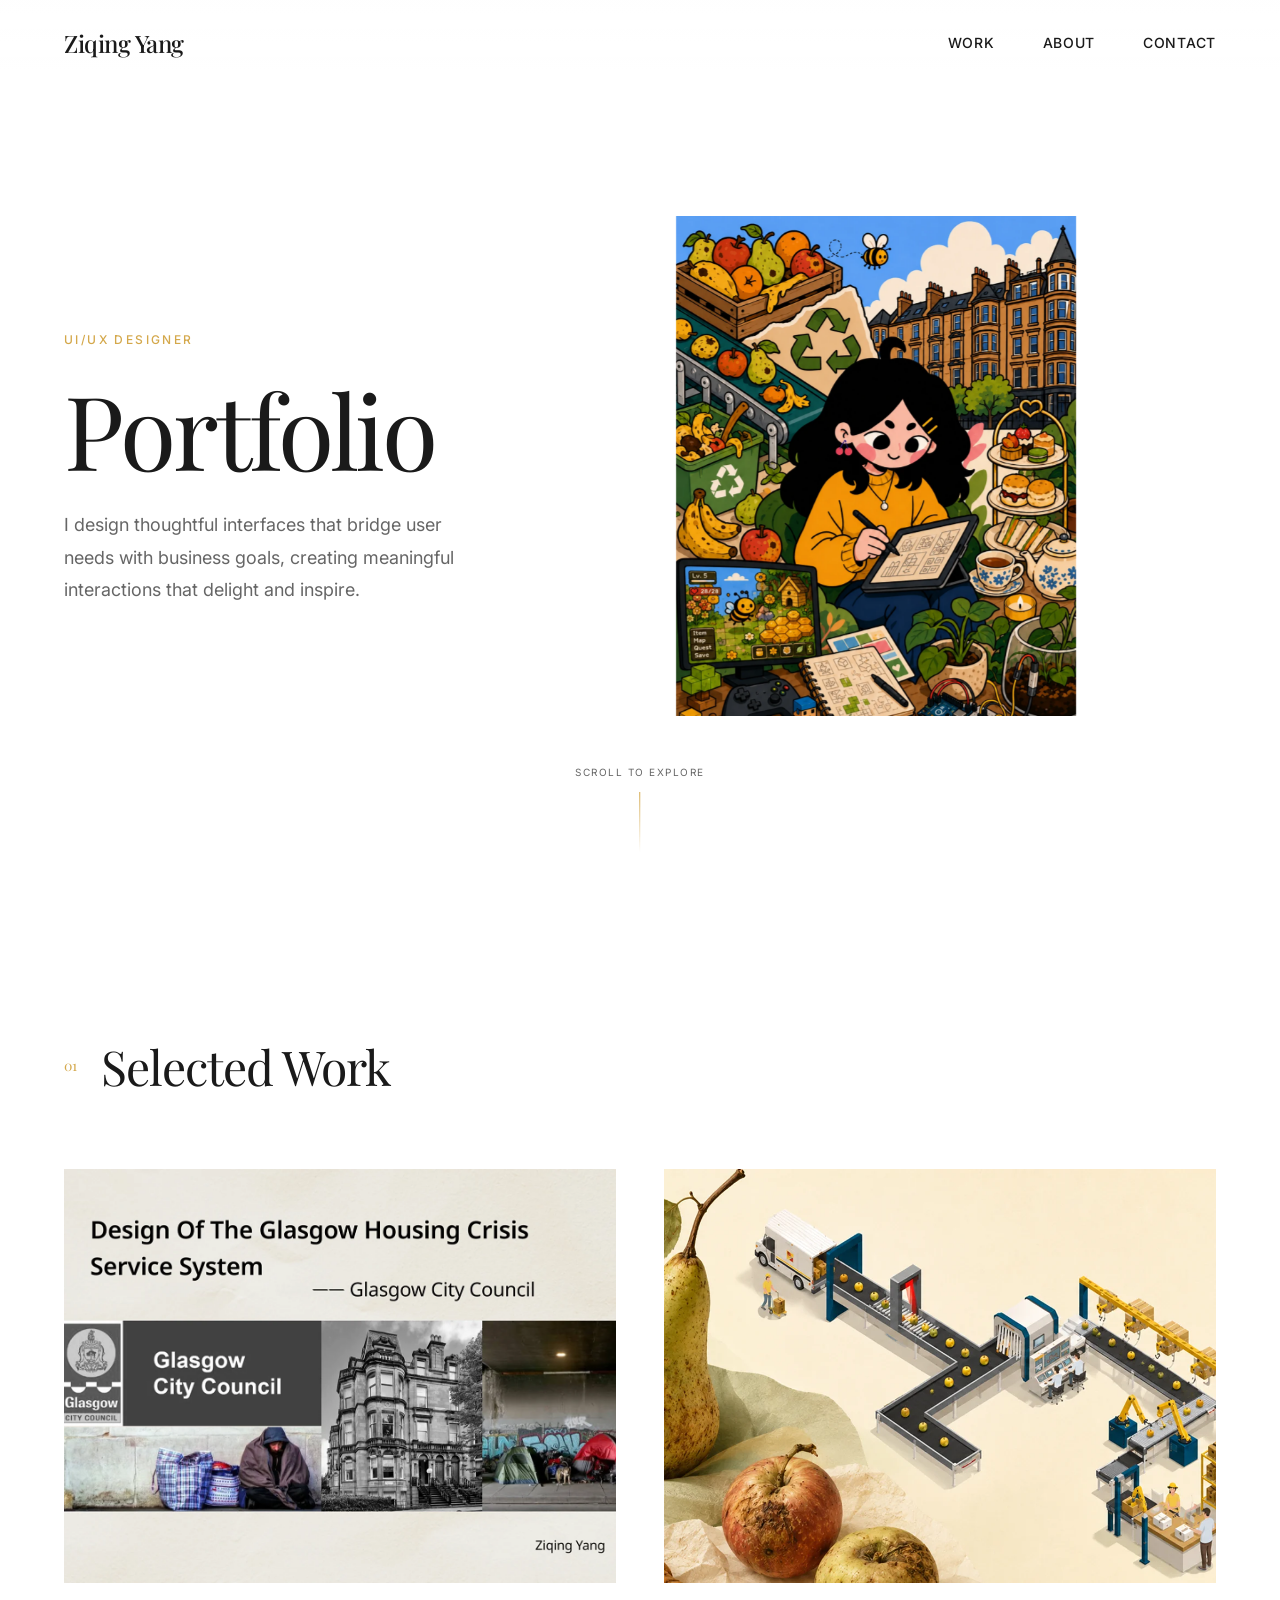
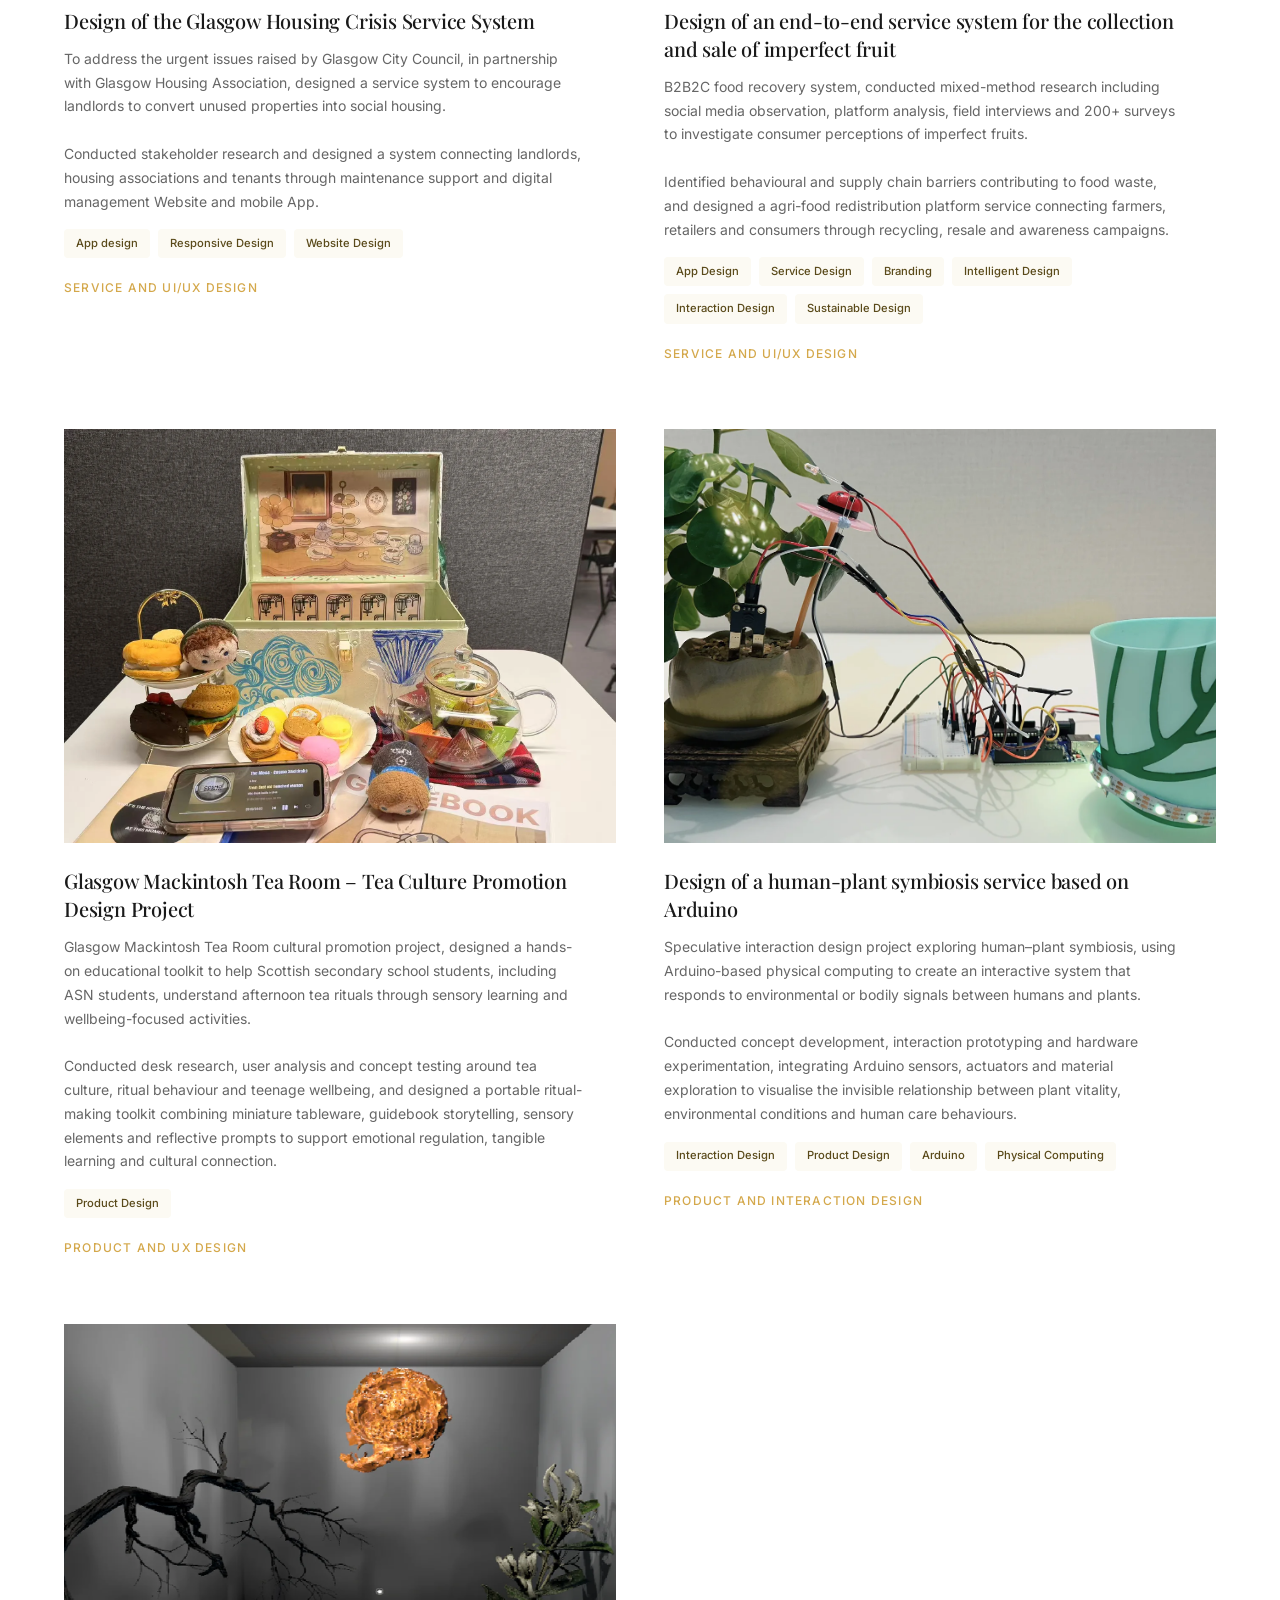
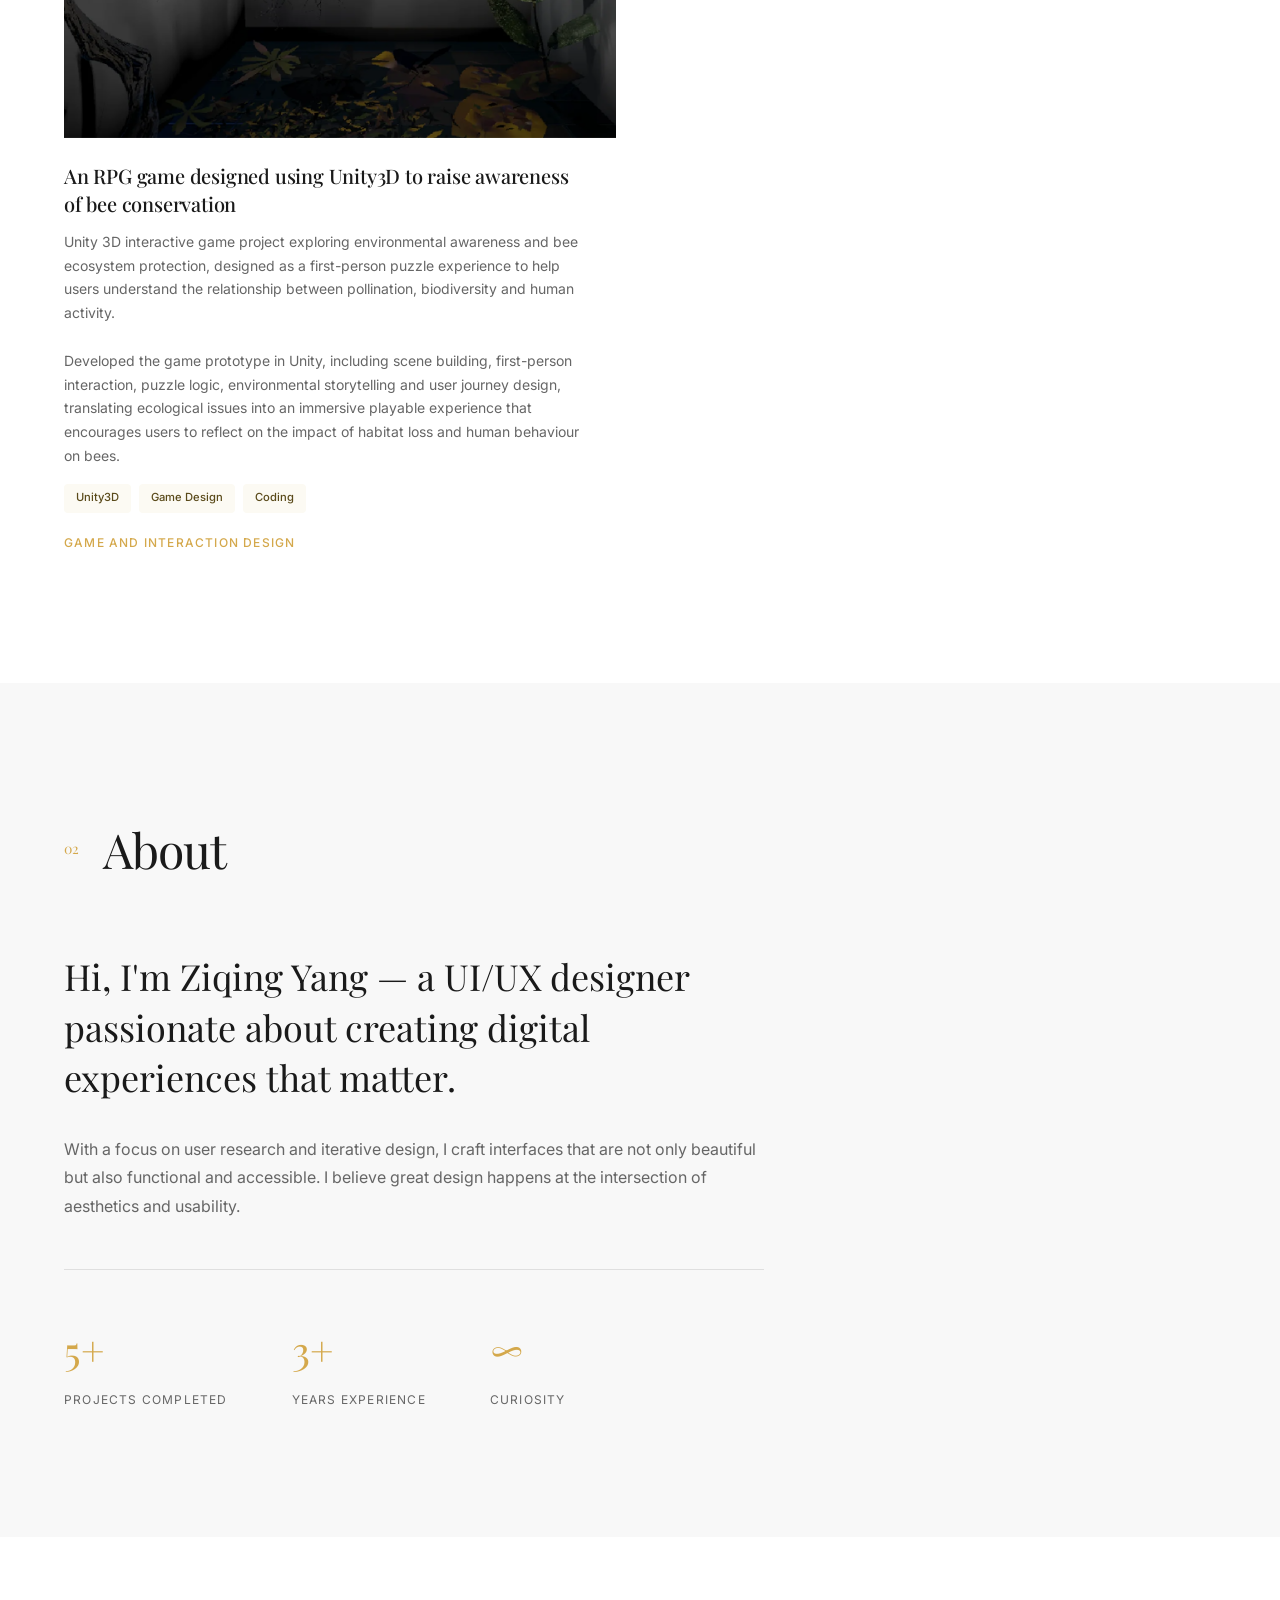
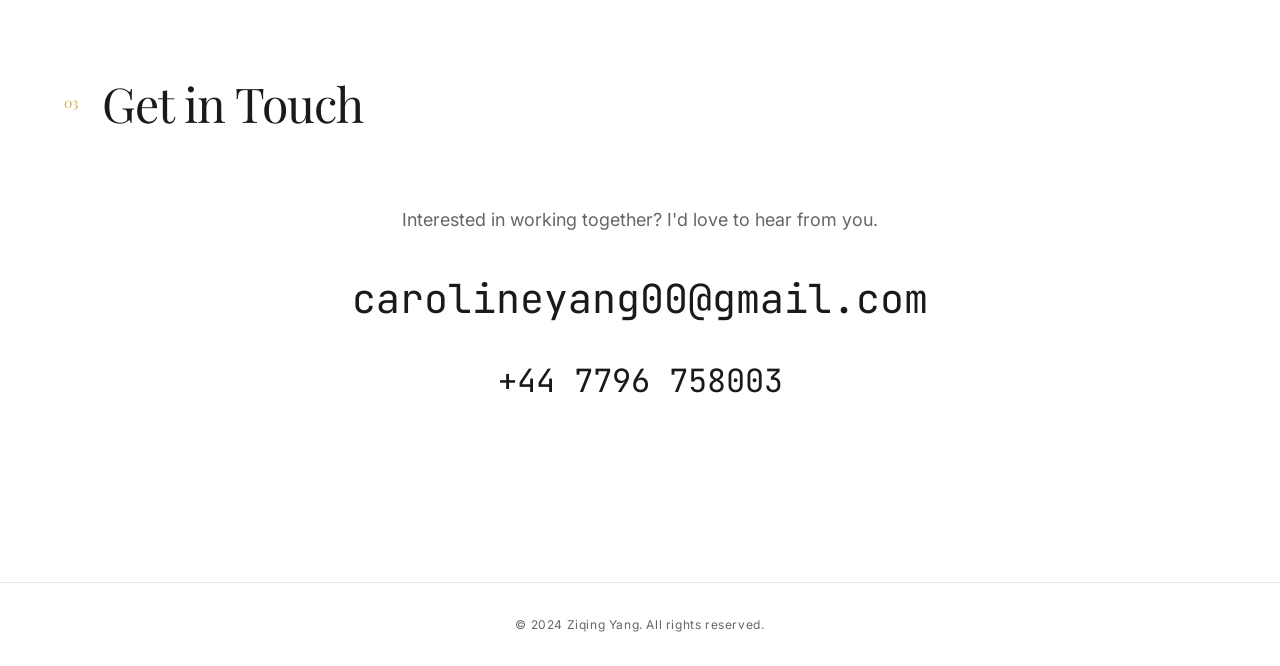
==== docs/index.html @ 87cf8fd1 "Add paragraph breaks to project descriptions Split project descriptions into two paragraphs with lin" ====
<!DOCTYPE html>
<html lang="zh-CN" data-theme="light">
<head>
    <meta charset="UTF-8">
    <meta name="viewport" content="width=device-width, initial-scale=1.0">
    <title>Ziqing Yang | UI/UX Designer Portfolio</title>
    <meta name="description" content="UI/UX Designer Portfolio - Creating meaningful digital experiences through thoughtful design">

    <!-- Preconnect to external domains -->
    <link rel="preconnect" href="https://fonts.googleapis.com">
    <link rel="preconnect" href="https://fonts.gstatic.com" crossorigin>

    <!-- Preload critical above-the-fold images with high priority (WebP format) -->
    <link rel="preload" href="images/cover.webp" as="image" fetchpriority="high" type="image/webp">
    <link rel="preload" href="images/project-1.webp" as="image" fetchpriority="high" type="image/webp">

    <!-- Prefetch below-the-fold images for faster subsequent navigation -->
    <link rel="prefetch" href="images/project-2.webp" as="image" type="image/webp">
    <link rel="prefetch" href="images/project-3.webp" as="image" type="image/webp">
    <link rel="prefetch" href="images/project-4.webp" as="image" type="image/webp">
    <link rel="prefetch" href="images/project-5.webp" as="image" type="image/webp">

    <!-- DNS prefetch for fonts -->
    <link rel="dns-prefetch" href="https://fonts.googleapis.com">
    <link rel="dns-prefetch" href="https://fonts.gstatic.com">

    <link rel="stylesheet" href="css/style.css">
    <link href="https://fonts.googleapis.com/css2?family=Inter:wght@300;400;500;600;700&family=Playfair+Display:wght@400;500;600&family=JetBrains+Mono:wght@400;500&display=swap" rel="stylesheet">
</head>
<body>
    <header class="header">
        <nav class="nav">
            <a href="#" class="logo">Ziqing Yang</a>
            <ul class="nav-links">
                <li><a href="#work">Work</a></li>
                <li><a href="#about">About</a></li>
                <li><a href="#contact">Contact</a></li>
            </ul>
        </nav>
    </header>

    <main>
        <section class="hero">
            <div class="hero-content">
                <div class="hero-row">
                    <div class="hero-text">
                        <span class="hero-subtitle">UI/UX Designer</span>
                        <h1 class="hero-title">Portfolio</h1>
                        <p class="hero-description">
                            I design thoughtful interfaces that bridge user needs with business goals,
                            creating meaningful interactions that delight and inspire.
                        </p>
                    </div>
                    <div class="hero-image">
                        <picture>
                            <source srcset="images/cover.webp" type="image/webp">
                            <img src="images/cover.png" alt="Portfolio Cover" loading="eager" width="680" height="500" decoding="async">
                        </picture>
                    </div>
                </div>
            </div>
            <div class="scroll-indicator">
                <span>Scroll to explore</span>
                <div class="scroll-line"></div>
            </div>
        </section>

        <section id="work" class="work-section">
            <div class="section-header">
                <span class="section-number">01</span>
                <h2 class="section-title">Selected Work</h2>
            </div>

            <div class="projects-grid">
                <article class="project-card" data-project="1">
                    <div class="project-image">
                        <picture>
                            <source srcset="images/project-1.webp" type="image/webp">
                            <img src="images/project-1.jpg" alt="Glasgow Housing Crisis Service System" loading="lazy" width="800" height="600" decoding="async">
                        </picture>
                        <div class="project-overlay">
                            <span class="view-project">View Project</span>
                        </div>
                    </div>
                    <div class="project-info">
                        <h3 class="project-title">Design of the Glasgow Housing Crisis Service System</h3>
                        <p class="project-description">To address the urgent issues raised by Glasgow City Council, in partnership with Glasgow Housing Association, designed a service system to encourage landlords to convert unused properties into social housing.<br><br>Conducted stakeholder research and designed a system connecting landlords, housing associations and tenants through maintenance support and digital management Website and mobile App.</p>
                        <div class="project-tags">
                            <span class="project-tag">App design</span>
                            <span class="project-tag">Responsive Design</span>
                            <span class="project-tag">Website Design</span>
                        </div>
                        <span class="project-category">Service and UI/UX Design</span>
                    </div>
                </article>

                <article class="project-card" data-project="2">
                    <div class="project-image">
                        <picture>
                            <source srcset="images/project-2.webp" type="image/webp">
                            <img src="images/project-2.jpg" alt="Imperfect Fruit Collection and Sale Service System" loading="lazy" width="800" height="600" decoding="async">
                        </picture>
                        <div class="project-overlay">
                            <span class="view-project">View Project</span>
                        </div>
                    </div>
                    <div class="project-info">
                        <h3 class="project-title">Design of an end-to-end service system for the collection and sale of imperfect fruit</h3>
                        <p class="project-description">B2B2C food recovery system, conducted mixed-method research including social media observation, platform analysis, field interviews and 200+ surveys to investigate consumer perceptions of imperfect fruits.<br><br>Identified behavioural and supply chain barriers contributing to food waste, and designed a agri-food redistribution platform service connecting farmers, retailers and consumers through recycling, resale and awareness campaigns.</p>
                        <div class="project-tags">
                            <span class="project-tag">App Design</span>
                            <span class="project-tag">Service Design</span>
                            <span class="project-tag">Branding</span>
                            <span class="project-tag">Intelligent Design</span>
                            <span class="project-tag">Interaction Design</span>
                            <span class="project-tag">Sustainable Design</span>
                        </div>
                        <span class="project-category">Service and UI/UX Design</span>
                    </div>
                </article>

                <article class="project-card" data-project="3">
                    <div class="project-image">
                        <picture>
                            <source srcset="images/project-3.webp" type="image/webp">
                            <img src="images/project-3.jpg" alt="Glasgow Mackintosh Tea Room" loading="lazy" width="800" height="600" decoding="async">
                        </picture>
                        <div class="project-overlay">
                            <span class="view-project">View Project</span>
                        </div>
                    </div>
                    <div class="project-info">
                        <h3 class="project-title">Glasgow Mackintosh Tea Room – Tea Culture Promotion Design Project</h3>
                        <p class="project-description">Glasgow Mackintosh Tea Room cultural promotion project, designed a hands-on educational toolkit to help Scottish secondary school students, including ASN students, understand afternoon tea rituals through sensory learning and wellbeing-focused activities.<br><br>Conducted desk research, user analysis and concept testing around tea culture, ritual behaviour and teenage wellbeing, and designed a portable ritual-making toolkit combining miniature tableware, guidebook storytelling, sensory elements and reflective prompts to support emotional regulation, tangible learning and cultural connection.</p>
                        <div class="project-tags">
                            <span class="project-tag">Product Design</span>
                        </div>
                        <span class="project-category">Product and UX Design</span>
                    </div>
                </article>

                <article class="project-card" data-project="4">
                    <div class="project-image">
                        <picture>
                            <source srcset="images/project-4.webp" type="image/webp">
                            <img src="images/project-4.jpg" alt="Human-Plant Symbiosis Service" loading="lazy" width="800" height="600" decoding="async">
                        </picture>
                        <div class="project-overlay">
                            <span class="view-project">View Project</span>
                        </div>
                    </div>
                    <div class="project-info">
                        <h3 class="project-title">Design of a human-plant symbiosis service based on Arduino</h3>
                        <p class="project-description">Speculative interaction design project exploring human–plant symbiosis, using Arduino-based physical computing to create an interactive system that responds to environmental or bodily signals between humans and plants.<br><br>Conducted concept development, interaction prototyping and hardware experimentation, integrating Arduino sensors, actuators and material exploration to visualise the invisible relationship between plant vitality, environmental conditions and human care behaviours.</p>
                        <div class="project-tags">
                            <span class="project-tag">Interaction Design</span>
                            <span class="project-tag">Product Design</span>
                            <span class="project-tag">Arduino</span>
                            <span class="project-tag">Physical Computing</span>
                        </div>
                        <span class="project-category">Product and Interaction Design</span>
                    </div>
                </article>

                <article class="project-card" data-project="5">
                    <div class="project-image">
                        <picture>
                            <source srcset="images/project-5.webp" type="image/webp">
                            <img src="images/project-5.jpg" alt="Bee Conservation Game" loading="lazy" width="800" height="600" decoding="async">
                        </picture>
                        <div class="project-overlay">
                            <span class="view-project">View Project</span>
                        </div>
                    </div>
                    <div class="project-info">
                        <h3 class="project-title">An RPG game designed using Unity3D to raise awareness of bee conservation</h3>
                        <p class="project-description">Unity 3D interactive game project exploring environmental awareness and bee ecosystem protection, designed as a first-person puzzle experience to help users understand the relationship between pollination, biodiversity and human activity.<br><br>Developed the game prototype in Unity, including scene building, first-person interaction, puzzle logic, environmental storytelling and user journey design, translating ecological issues into an immersive playable experience that encourages users to reflect on the impact of habitat loss and human behaviour on bees.</p>
                        <div class="project-tags">
                            <span class="project-tag">Unity3D</span>
                            <span class="project-tag">Game Design</span>
                            <span class="project-tag">Coding</span>
                        </div>
                        <span class="project-category">Game and Interaction Design</span>
                    </div>
                </article>
            </div>
        </section>

        <section id="about" class="about-section">
            <div class="section-header section-header-about">
                <span class="section-number">02</span>
                <h2 class="section-title">About</h2>
            </div>
            <div class="about-content">
                <div class="about-text">
                    <p class="about-intro">
                        Hi, I'm Ziqing Yang — a UI/UX designer passionate about creating digital experiences that matter.
                    </p>
                    <p>
                        With a focus on user research and iterative design, I craft interfaces that are not only beautiful
                        but also functional and accessible. I believe great design happens at the intersection of
                        aesthetics and usability.
                    </p>
                    <div class="about-details">
                        <div class="detail-item">
                            <span class="detail-number">5+</span>
                            <span class="detail-label">Projects Completed</span>
                        </div>
                        <div class="detail-item">
                            <span class="detail-number">3+</span>
                            <span class="detail-label">Years Experience</span>
                        </div>
                        <div class="detail-item">
                            <span class="detail-number">∞</span>
                            <span class="detail-label">Curiosity</span>
                        </div>
                    </div>
                </div>
            </div>
        </section>

        <section id="contact" class="contact-section">
            <div class="section-header section-header-contact">
                <span class="section-number">03</span>
                <h2 class="section-title">Get in Touch</h2>
            </div>
            <div class="contact-content">
                <p class="contact-text">
                    Interested in working together? I'd love to hear from you.
                </p>
                <div class="contact-item" data-copy="carolineyang00@gmail.com">
                    <a href="mailto:carolineyang00@gmail.com" class="contact-email">carolineyang00@gmail.com</a>
                    <span class="copy-hint">Click to copy</span>
                    <span class="copy-feedback">Copied!</span>
                </div>
                <div class="contact-item" data-copy="+447796758003">
                    <a href="tel:+447796758003" class="contact-phone">+44 7796 758003</a>
                    <span class="copy-hint">Click to copy</span>
                    <span class="copy-feedback">Copied!</span>
                </div>
                <!-- Social links hidden -->
                <!--
                <div class="social-links">
                    <a href="#" class="social-link" aria-label="LinkedIn">LinkedIn</a>
                    <a href="#" class="social-link" aria-label="Dribbble">Dribbble</a>
                    <a href="#" class="social-link" aria-label="Behance">Behance</a>
                </div>
                -->
            </div>
        </section>
    </main>

    <footer class="footer">
        <p>&copy; 2024 Ziqing Yang. All rights reserved.</p>
    </footer>

    <script src="js/main.js"></script>
</body>
</html>
---- docs/css/style.css ----
:root {
    --color-bg: #ffffff;
    --color-bg-secondary: #f8f8f8;
    --color-bg-card: #f0f0f0;
    --color-text: #1a1a1a;
    --color-text-secondary: #666666;
    --color-accent: #d4a84b;
    --color-accent-light: #e8c47c;
    --color-tag-bg: #FCFAF3;
    --color-border: rgba(0, 0, 0, 0.1);
    --color-overlay: rgba(255, 255, 255, 0.85);
    --font-primary: 'Inter', -apple-system, BlinkMacSystemFont, sans-serif;
    --font-display: 'Playfair Display', Georgia, serif;
    --transition-smooth: cubic-bezier(0.4, 0, 0.2, 1);
    --transition-bounce: cubic-bezier(0.68, -0.55, 0.265, 1.55);
}

* {
    margin: 0;
    padding: 0;
    box-sizing: border-box;
}

html {
    scroll-behavior: smooth;
}

body {
    font-family: var(--font-primary);
    background-color: var(--color-bg);
    color: var(--color-text);
    line-height: 1.6;
    overflow-x: hidden;
    transition: background-color 0.4s var(--transition-smooth), color 0.4s var(--transition-smooth);
}

::selection {
    background-color: var(--color-accent);
    color: var(--color-bg);
}

a {
    color: inherit;
    text-decoration: none;
}

img {
    max-width: 100%;
    height: auto;
    display: block;
}

/* Prevent layout shift while images load */
img[width][height] {
    aspect-ratio: attr(width) / attr(height);
}

/* Smooth image loading */
.project-image img {
    background: linear-gradient(135deg, var(--color-bg-secondary) 0%, var(--color-bg-card) 100%);
}

/* Picture element styling */
picture {
    display: block;
    width: 100%;
    height: 100%;
}

picture img {
    width: 100%;
    height: 100%;
    object-fit: cover;
}

.header {
    position: fixed;
    top: 0;
    left: 0;
    right: 0;
    z-index: 1000;
    padding: 1.5rem 4rem;
    background: linear-gradient(to bottom, var(--color-bg), transparent);
    transition: all 0.4s var(--transition-smooth);
}

.header.scrolled {
    background: var(--color-bg);
    backdrop-filter: blur(10px);
    padding: 1rem 4rem;
    box-shadow: 0 1px 0 var(--color-border);
}

.nav {
    display: flex;
    justify-content: space-between;
    align-items: center;
    max-width: 1400px;
    margin: 0 auto;
}

.logo {
    font-family: var(--font-display);
    font-size: 1.5rem;
    font-weight: 500;
    letter-spacing: -0.02em;
    transition: opacity 0.3s var(--transition-smooth);
}

.logo:hover {
    opacity: 0.7;
}

.nav-links {
    display: flex;
    list-style: none;
    gap: 3rem;
    align-items: center;
}

.nav-links a {
    font-size: 0.875rem;
    font-weight: 500;
    letter-spacing: 0.05em;
    text-transform: uppercase;
    position: relative;
    transition: color 0.3s var(--transition-smooth);
}

.nav-links a::after {
    content: '';
    position: absolute;
    bottom: -4px;
    left: 0;
    width: 0;
    height: 1px;
    background-color: var(--color-accent);
    transition: width 0.3s var(--transition-smooth);
}

.nav-links a:hover {
    color: var(--color-accent);
}

.nav-links a:hover::after {
    width: 100%;
}

.hero {
    min-height: 100vh;
    display: flex;
    flex-direction: column;
    justify-content: center;
    padding: 8rem 4rem 4rem;
    position: relative;
}

.hero-content {
    max-width: 1400px;
    margin: 0 auto;
    width: 100%;
}

.hero-row {
    display: flex;
    align-items: center;
    justify-content: space-between;
    gap: 4rem;
    margin-bottom: 2rem;
}

.hero-text {
    flex: 1;
    max-width: 600px;
}

.hero-image {
    flex: 0 0 auto;
    max-width: 680px;
    width: 100%;
    opacity: 0;
    transform: translateY(30px);
    animation: fadeInUp 0.8s var(--transition-smooth) 0.5s forwards;
}

.hero-image img {
    width: 100%;
    max-height: 500px;
    height: auto;
    object-fit: contain;
}

.hero-subtitle {
    display: inline-block;
    font-size: 0.75rem;
    font-weight: 500;
    letter-spacing: 0.2em;
    text-transform: uppercase;
    color: var(--color-accent);
    margin-bottom: 1.5rem;
    opacity: 0;
    transform: translateY(20px);
    animation: fadeInUp 0.8s var(--transition-smooth) 0.2s forwards;
}

.hero-title {
    font-family: var(--font-display);
    font-size: clamp(3rem, 8vw, 7rem);
    font-weight: 400;
    line-height: 1.1;
    letter-spacing: -0.03em;
    margin-bottom: 1.5rem;
    opacity: 0;
    transform: translateY(30px);
    animation: fadeInUp 0.8s var(--transition-smooth) 0.4s forwards;
}

.hero-description {
    font-size: 1.125rem;
    color: var(--color-text-secondary);
    max-width: 500px;
    line-height: 1.8;
    opacity: 0;
    transform: translateY(20px);
    animation: fadeInUp 0.8s var(--transition-smooth) 0.6s forwards;
}

.scroll-indicator {
    position: absolute;
    bottom: 3rem;
    left: 50%;
    transform: translateX(-50%);
    display: flex;
    flex-direction: column;
    align-items: center;
    gap: 0.75rem;
    opacity: 0;
    animation: fadeIn 1s var(--transition-smooth) 1s forwards;
}

.scroll-indicator span {
    font-size: 0.625rem;
    letter-spacing: 0.15em;
    text-transform: uppercase;
    color: var(--color-text-secondary);
}

.scroll-line {
    width: 1px;
    height: 60px;
    background: linear-gradient(to bottom, var(--color-accent), transparent);
    animation: scrollPulse 2s ease-in-out infinite;
}

@keyframes fadeInUp {
    to {
        opacity: 1;
        transform: translateY(0);
    }
}

@keyframes fadeIn {
    to {
        opacity: 1;
    }
}

@keyframes scrollPulse {
    0%, 100% {
        opacity: 0.3;
        transform: scaleY(0.5);
    }
    50% {
        opacity: 1;
        transform: scaleY(1);
    }
}

.section-header {
    max-width: 1400px;
    margin: 0 auto 4rem;
    padding: 0 4rem;
    display: flex;
    align-items: center;
    gap: 1.5rem;
}

.section-header-about,
.section-header-contact {
    padding-left: 0;
}

.section-number {
    font-family: var(--font-display);
    font-size: 0.875rem;
    color: var(--color-accent);
}

.section-title {
    font-family: var(--font-display);
    font-size: clamp(2rem, 4vw, 3rem);
    font-weight: 400;
    letter-spacing: -0.02em;
}

.work-section {
    padding: 8rem 0;
}

.projects-grid {
    max-width: 1400px;
    margin: 0 auto;
    padding: 0 4rem;
    display: grid;
    grid-template-columns: repeat(2, 1fr);
    gap: 4rem 3rem;
}

.project-card {
    opacity: 0;
    transform: translateY(40px);
    transition: opacity 0.6s var(--transition-smooth),
                transform 0.6s var(--transition-smooth);
}

.project-card.visible {
    opacity: 1;
    transform: translateY(0);
}

.project-image {
    position: relative;
    aspect-ratio: 4/3;
    overflow: hidden;
    background-color: var(--color-bg-secondary);
    margin-bottom: 1.5rem;
    cursor: pointer;
}

.project-image img {
    width: 100%;
    height: 100%;
    object-fit: cover;
    transition: transform 0.6s var(--transition-smooth);
}

.project-image:hover img {
    transform: scale(1.05);
}

.project-overlay {
    position: absolute;
    inset: 0;
    background: rgba(255, 255, 255, 0.3);
    display: flex;
    align-items: center;
    justify-content: center;
    opacity: 0;
    transition: opacity 0.4s var(--transition-smooth);
}

.project-image:hover .project-overlay {
    opacity: 1;
}

.view-project {
    font-size: 0.75rem;
    font-weight: 500;
    letter-spacing: 0.15em;
    text-transform: uppercase;
    color: var(--color-text);
    padding: 0.75rem 1.5rem;
    border: 1px solid var(--color-text);
    background-color: rgba(0, 0, 0, 0.4);
    transition: all 0.3s var(--transition-smooth);
}

.project-image:hover .view-project {
    background-color: var(--color-text);
    color: var(--color-bg);
}

.project-info {
    padding-right: 2rem;
}

.project-title {
    font-family: var(--font-display);
    font-size: 1.25rem;
    font-weight: 500;
    margin-bottom: 0.75rem;
    letter-spacing: -0.01em;
    line-height: 1.4;
}

.project-description {
    font-size: 0.875rem;
    color: var(--color-text-secondary);
    line-height: 1.7;
    margin-bottom: 1rem;
}

.project-tags {
    display: flex;
    flex-wrap: wrap;
    gap: 0.5rem;
    margin-bottom: 1rem;
}

.project-tag {
    font-size: 0.7rem;
    font-weight: 500;
    padding: 0.35rem 0.75rem;
    background-color: var(--color-tag-bg);
    border-radius: 4px;
    color: #5a4a1a;
    transition: all 0.3s var(--transition-smooth);
}

[data-theme="dark"] .project-tag {
    color: #1a1a1a;
}

.project-category {
    font-size: 0.75rem;
    font-weight: 500;
    letter-spacing: 0.1em;
    text-transform: uppercase;
    color: var(--color-accent);
}

.about-section {
    padding: 8rem 4rem;
    background-color: var(--color-bg-secondary);
    transition: background-color 0.4s var(--transition-smooth);
}

.about-content {
    max-width: 1400px;
    margin: 0 auto;
}

.about-text {
    max-width: 700px;
}

.about-intro {
    font-family: var(--font-display);
    font-size: clamp(1.5rem, 3vw, 2.25rem);
    line-height: 1.4;
    margin-bottom: 2rem;
    font-weight: 400;
}

.about-text p:not(.about-intro) {
    font-size: 1rem;
    color: var(--color-text-secondary);
    line-height: 1.8;
    margin-bottom: 1.5rem;
}

.about-details {
    display: flex;
    gap: 4rem;
    margin-top: 3rem;
    padding-top: 3rem;
    border-top: 1px solid var(--color-border);
}

.detail-item {
    display: flex;
    flex-direction: column;
    gap: 0.5rem;
}

.detail-number {
    font-family: var(--font-display);
    font-size: 2.5rem;
    color: var(--color-accent);
}

.detail-label {
    font-size: 0.75rem;
    letter-spacing: 0.1em;
    text-transform: uppercase;
    color: var(--color-text-secondary);
}

.contact-section {
    padding: 8rem 4rem;
    text-align: center;
}

.contact-content {
    max-width: 600px;
    margin: 0 auto;
}

.contact-text {
    font-size: 1.125rem;
    color: var(--color-text-secondary);
    margin-bottom: 2rem;
}

.contact-item {
    position: relative;
    display: inline-block;
    margin-bottom: 1.5rem;
    cursor: pointer;
}

.contact-item:last-of-type {
    margin-bottom: 3rem;
}

.contact-email {
    font-family: 'JetBrains Mono', monospace;
    font-size: clamp(1.5rem, 4vw, 2.5rem);
    display: block;
    transition: color 0.3s var(--transition-smooth), transform 0.2s var(--transition-smooth);
}

.contact-phone {
    font-family: 'JetBrains Mono', monospace;
    font-size: clamp(1.25rem, 3vw, 2rem);
    display: block;
    transition: color 0.3s var(--transition-smooth), transform 0.2s var(--transition-smooth);
    color: var(--color-text);
}

.contact-item:hover .contact-email,
.contact-item:hover .contact-phone {
    color: var(--color-accent);
    transform: translateY(-2px);
}

.copy-hint {
    position: absolute;
    top: 50%;
    right: -80px;
    transform: translateY(-50%);
    font-size: 0.75rem;
    color: var(--color-text-secondary);
    opacity: 0;
    transition: opacity 0.3s var(--transition-smooth);
    pointer-events: none;
    white-space: nowrap;
}

.contact-item:hover .copy-hint {
    opacity: 1;
}

.copy-feedback {
    position: absolute;
    top: -30px;
    left: 50%;
    transform: translateX(-50%);
    font-size: 0.75rem;
    font-weight: 500;
    color: var(--color-bg);
    background-color: var(--color-accent);
    padding: 0.35rem 0.75rem;
    border-radius: 4px;
    opacity: 0;
    pointer-events: none;
    transition: opacity 0.3s var(--transition-smooth), top 0.3s var(--transition-smooth);
}

.copy-feedback.show {
    opacity: 1;
    top: -40px;
}

.copy-feedback::after {
    content: '';
    position: absolute;
    bottom: -5px;
    left: 50%;
    transform: translateX(-50%);
    width: 0;
    height: 0;
    border-left: 5px solid transparent;
    border-right: 5px solid transparent;
    border-top: 5px solid var(--color-accent);
}

.social-links {
    display: flex;
    justify-content: center;
    gap: 2rem;
}

.social-link {
    font-size: 0.75rem;
    font-weight: 500;
    letter-spacing: 0.1em;
    text-transform: uppercase;
    padding: 0.75rem 1.5rem;
    border: 1px solid var(--color-border);
    transition: all 0.3s var(--transition-smooth);
}

.social-link:hover {
    border-color: var(--color-accent);
    color: var(--color-accent);
}

.footer {
    padding: 2rem 4rem;
    text-align: center;
    border-top: 1px solid var(--color-border);
}

.footer p {
    font-size: 0.75rem;
    color: var(--color-text-secondary);
    letter-spacing: 0.05em;
}

@media (max-width: 1024px) {
    .projects-grid {
        gap: 3rem 2rem;
    }
}

@media (max-width: 768px) {
    .header {
        padding: 1rem 1.5rem;
    }

    .header.scrolled {
        padding: 1rem 1.5rem;
    }

    .nav-links {
        gap: 1.5rem;
    }

    .nav-links a {
        font-size: 0.75rem;
    }

    .theme-toggle {
        font-size: 0.65rem;
        padding: 0.4rem 0.75rem;
    }

    .theme-toggle .theme-label {
        display: none;
    }

    .hero {
        padding: 6rem 1.5rem 3rem;
    }

    .hero-row {
        flex-direction: column;
        gap: 2rem;
    }

    .hero-text {
        max-width: 100%;
    }

    .hero-image {
        max-width: 400px;
    }

    .section-header {
        padding: 0 1.5rem;
        margin-bottom: 3rem;
    }

    .projects-grid {
        grid-template-columns: 1fr;
        padding: 0 1.5rem;
        gap: 3rem;
    }

    .project-info {
        padding-right: 0;
    }

    .about-section {
        padding: 5rem 1.5rem;
    }

    .about-details {
        flex-wrap: wrap;
        gap: 2rem;
    }

    .contact-section {
        padding: 5rem 1.5rem;
    }

    .social-links {
        flex-wrap: wrap;
    }

    .footer {
        padding: 1.5rem;
    }
}

@media (max-width: 480px) {
    .nav-links a {
        display: none;
    }

    .hero-title {
        font-size: 2.5rem;
    }

    .detail-number {
        font-size: 2rem;
    }
}
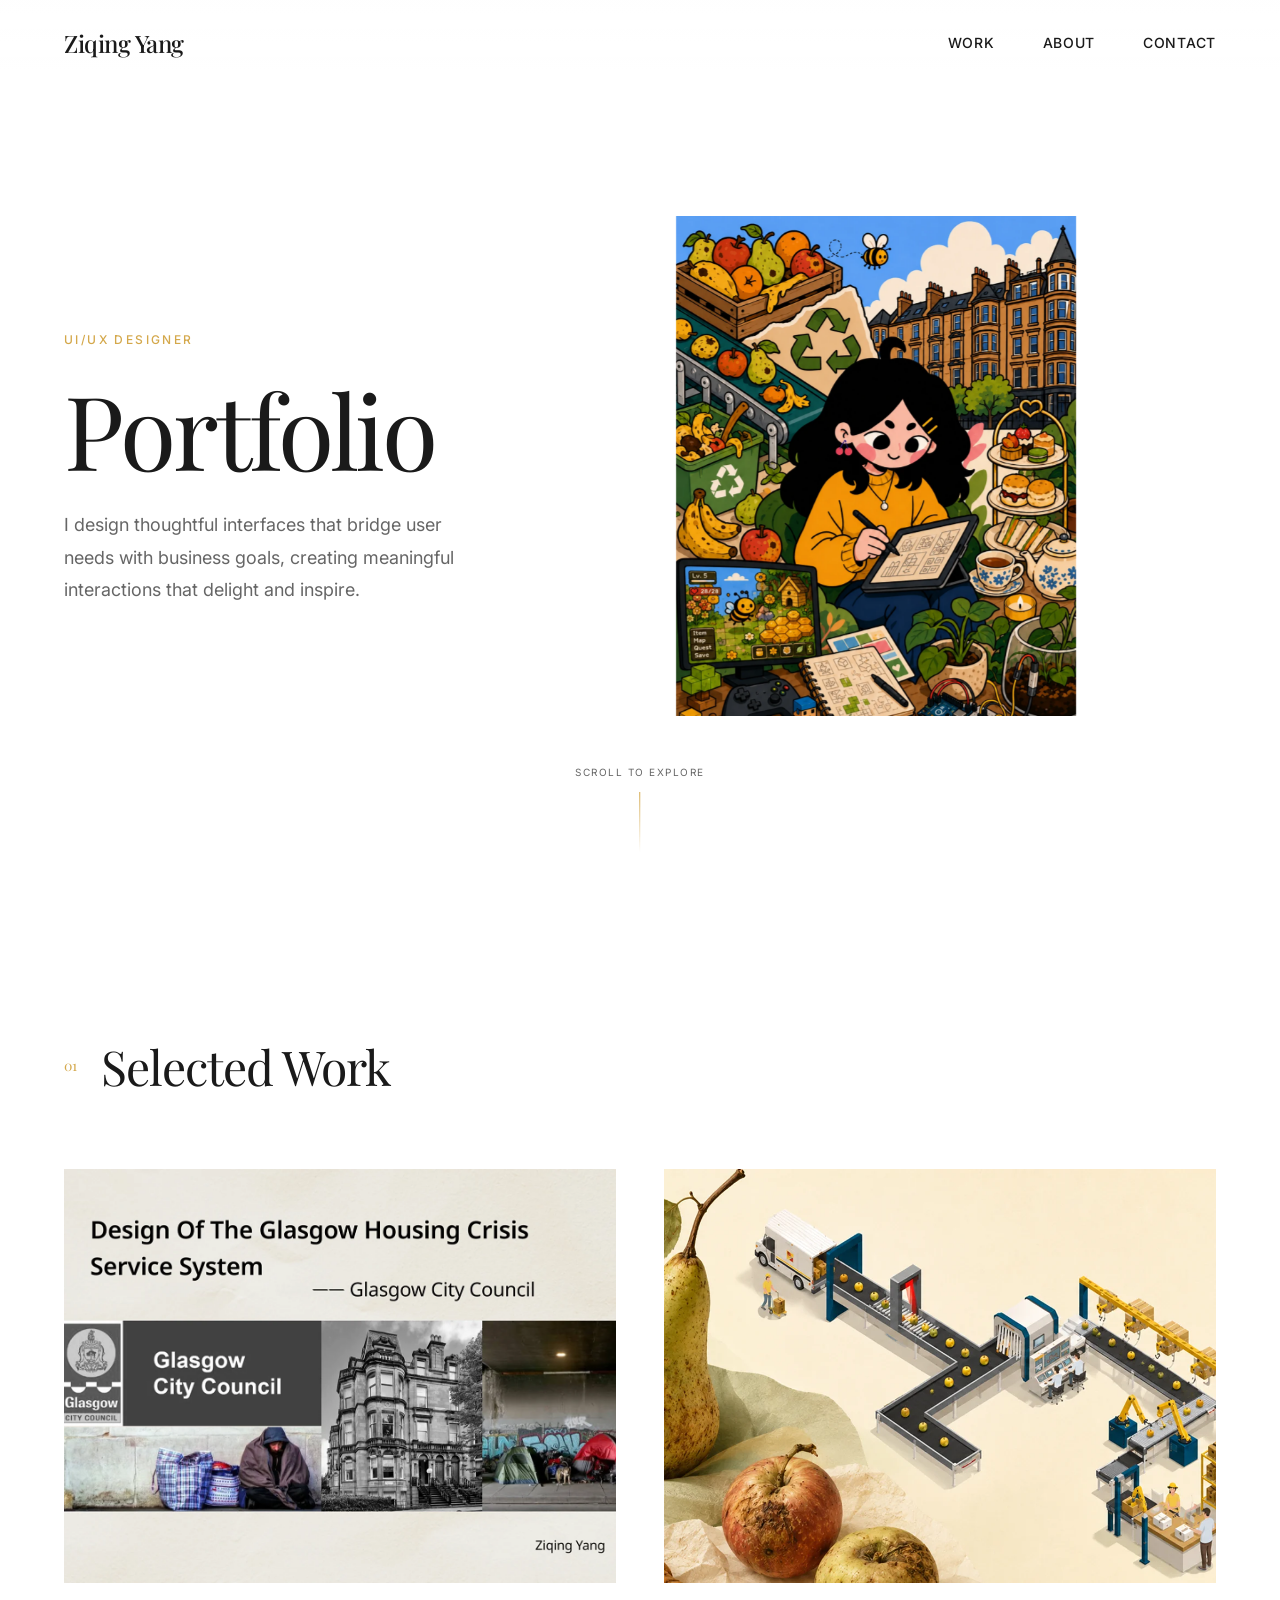
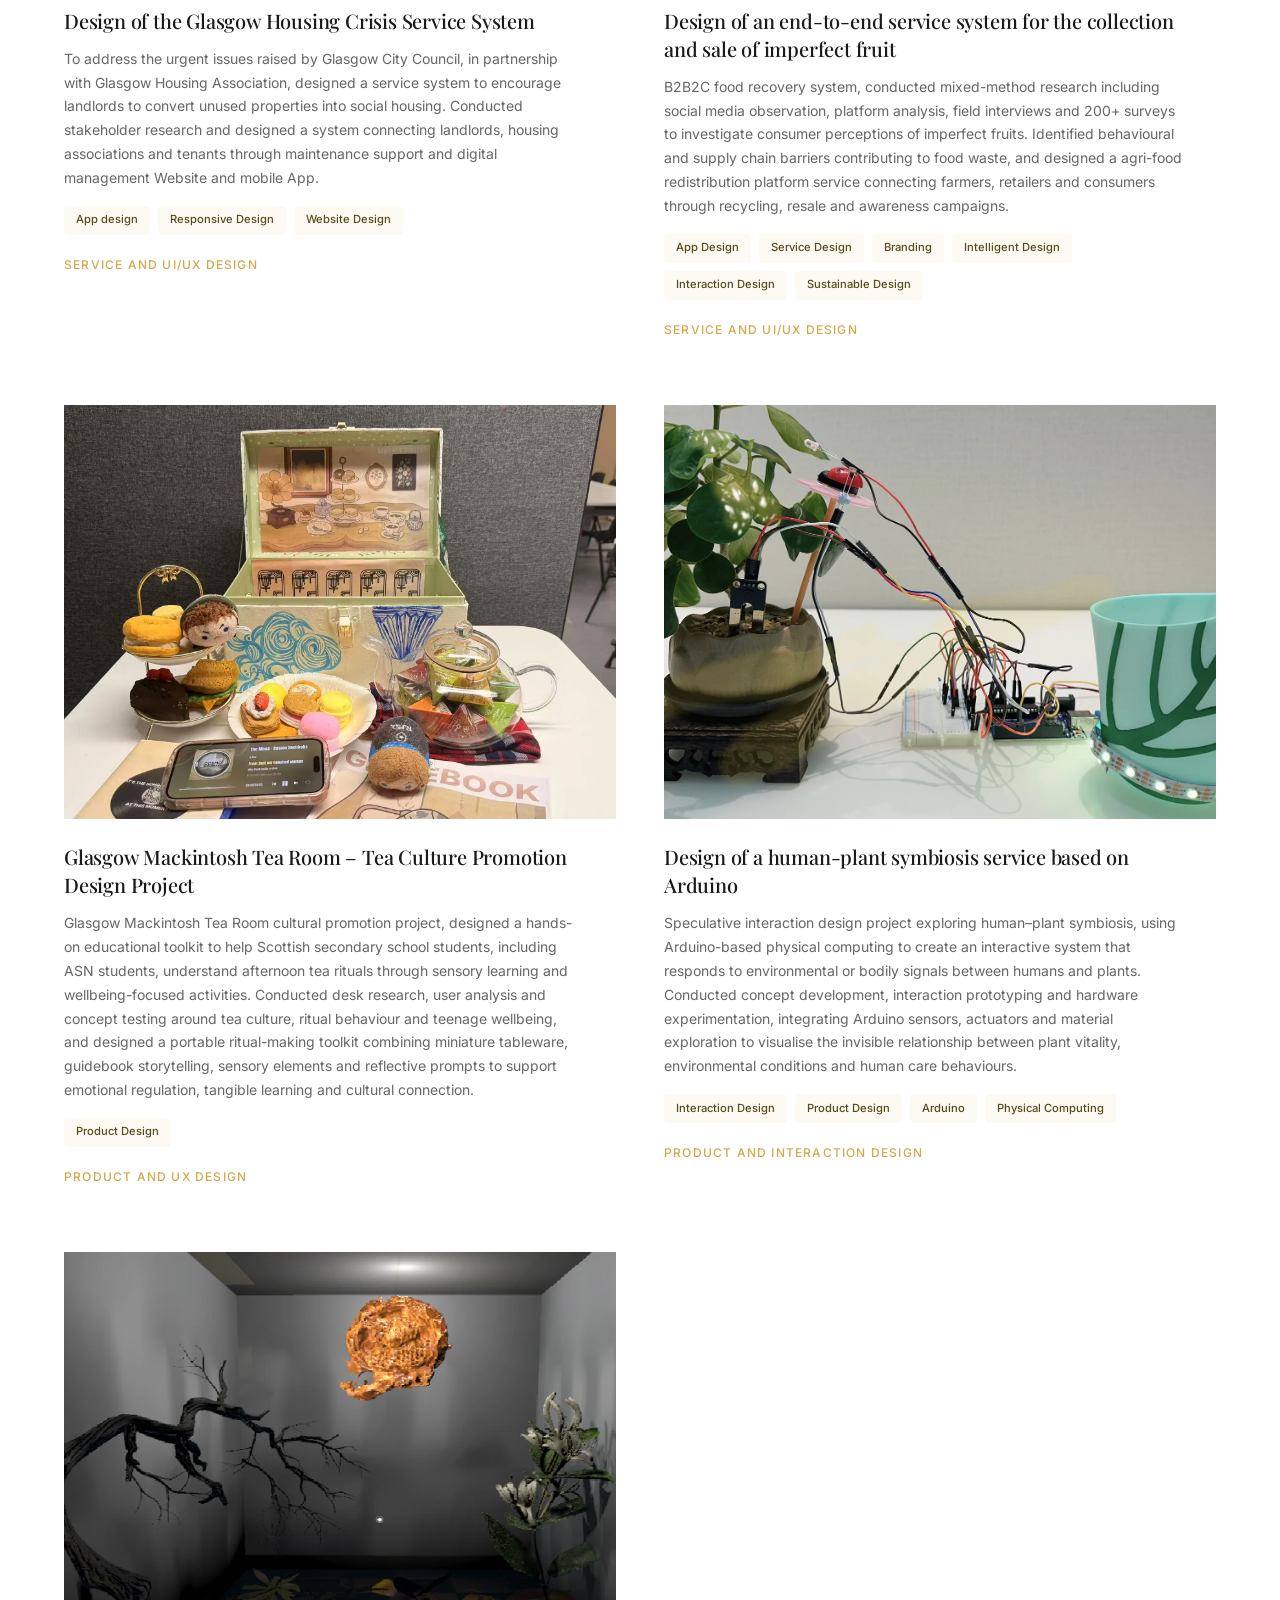
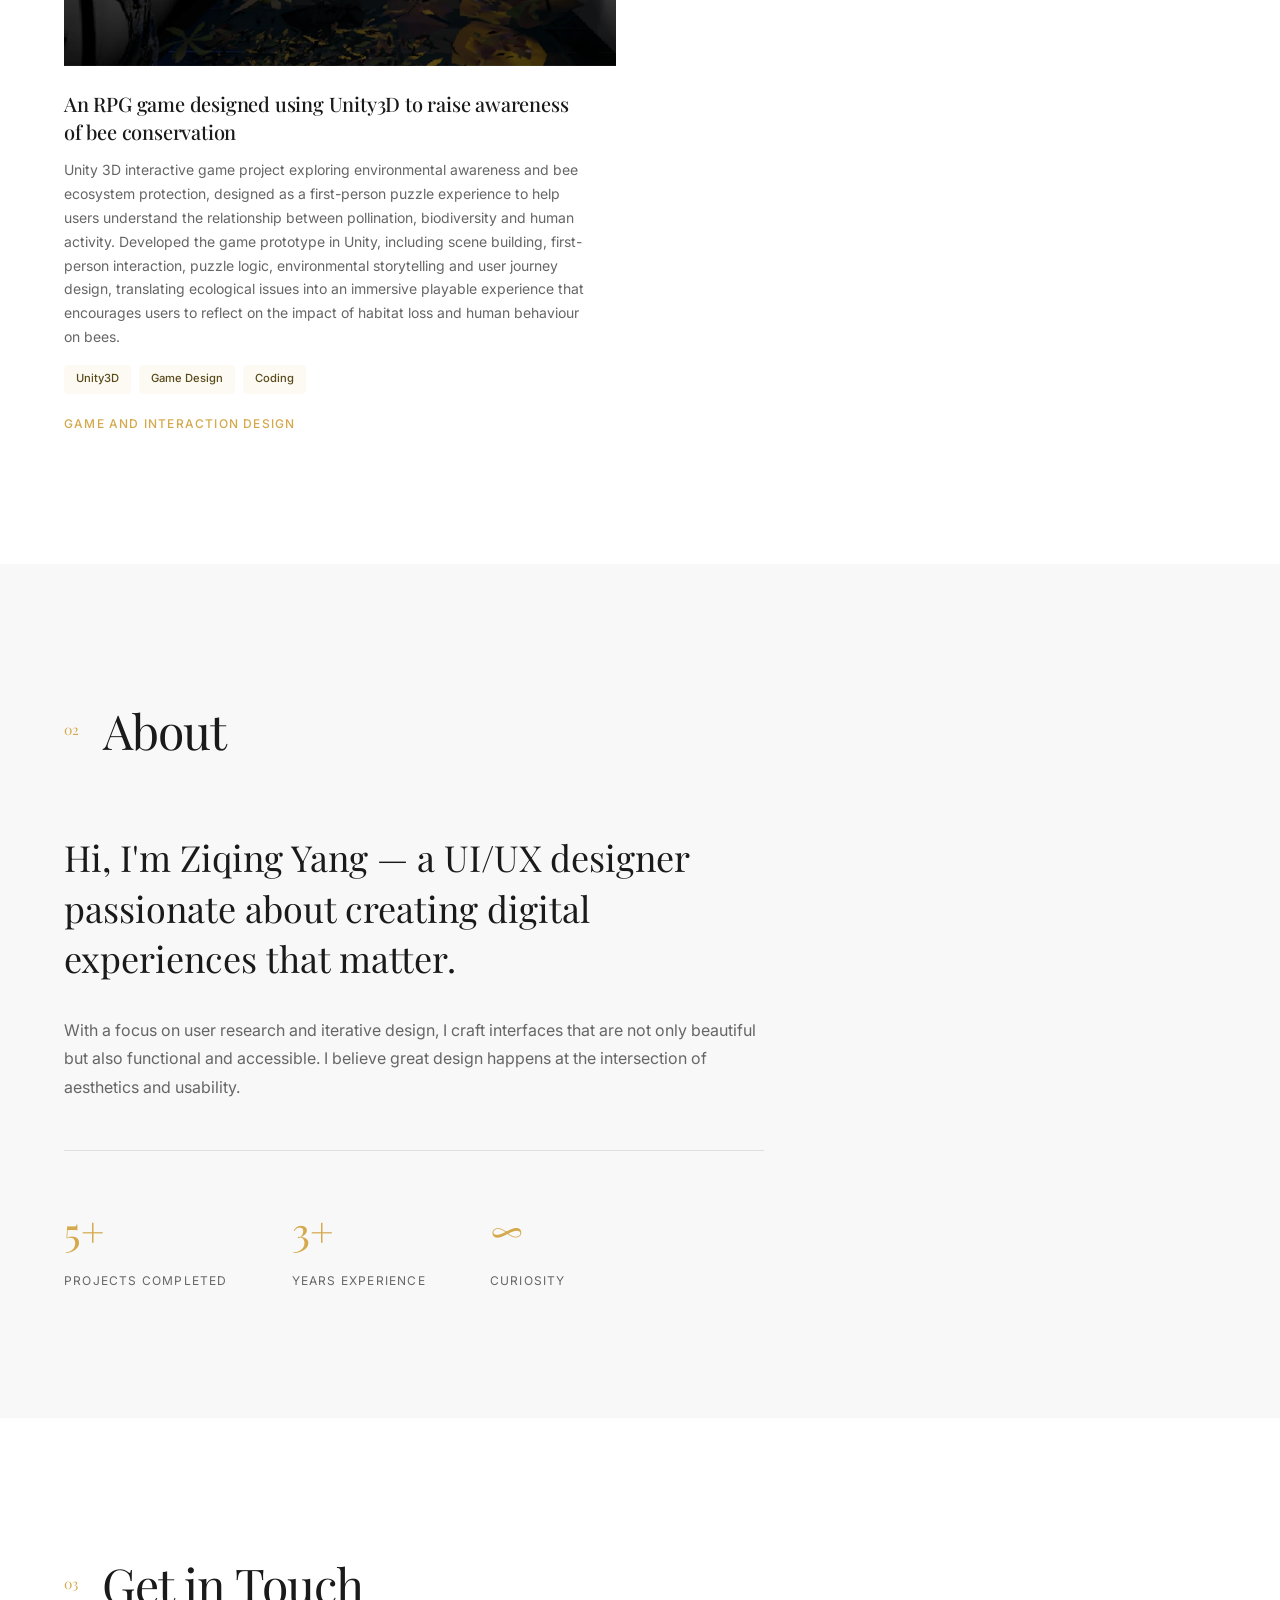
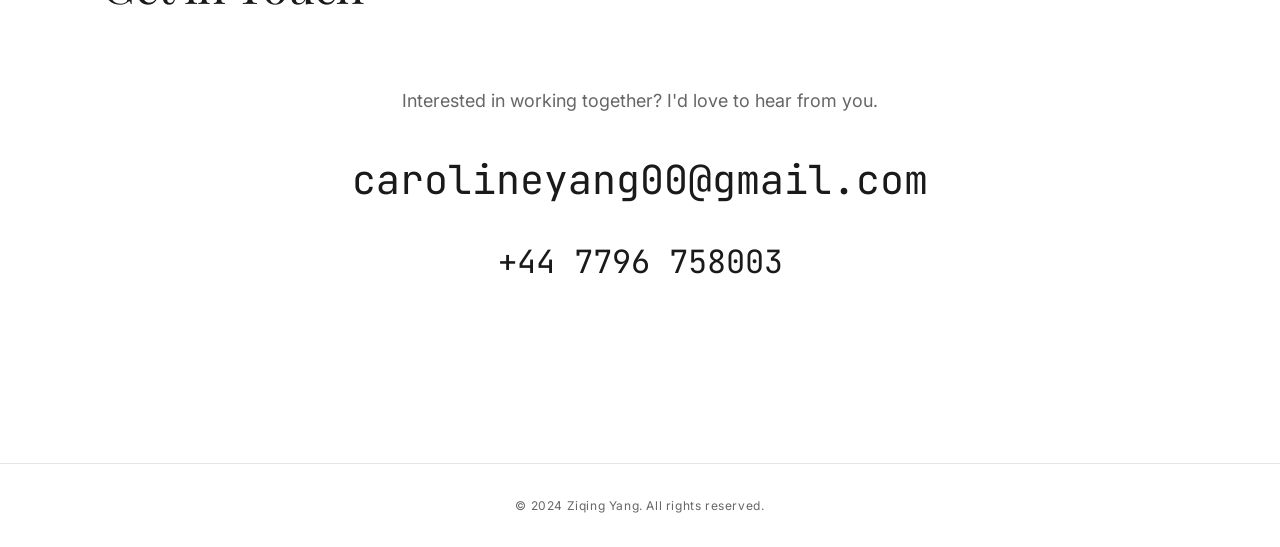
==== commit 3924ef3e: "Remove line breaks from project descriptions Revert project descriptions to continuous text without " ====
--- a/docs/index.html
+++ b/docs/index.html
@@ -84,7 +84,7 @@
                     </div>
                     <div class="project-info">
                         <h3 class="project-title">Design of the Glasgow Housing Crisis Service System</h3>
-                        <p class="project-description">To address the urgent issues raised by Glasgow City Council, in partnership with Glasgow Housing Association, designed a service system to encourage landlords to convert unused properties into social housing.<br><br>Conducted stakeholder research and designed a system connecting landlords, housing associations and tenants through maintenance support and digital management Website and mobile App.</p>
+                        <p class="project-description">To address the urgent issues raised by Glasgow City Council, in partnership with Glasgow Housing Association, designed a service system to encourage landlords to convert unused properties into social housing. Conducted stakeholder research and designed a system connecting landlords, housing associations and tenants through maintenance support and digital management Website and mobile App.</p>
                         <div class="project-tags">
                             <span class="project-tag">App design</span>
                             <span class="project-tag">Responsive Design</span>
@@ -106,7 +106,7 @@
                     </div>
                     <div class="project-info">
                         <h3 class="project-title">Design of an end-to-end service system for the collection and sale of imperfect fruit</h3>
-                        <p class="project-description">B2B2C food recovery system, conducted mixed-method research including social media observation, platform analysis, field interviews and 200+ surveys to investigate consumer perceptions of imperfect fruits.<br><br>Identified behavioural and supply chain barriers contributing to food waste, and designed a agri-food redistribution platform service connecting farmers, retailers and consumers through recycling, resale and awareness campaigns.</p>
+                        <p class="project-description">B2B2C food recovery system, conducted mixed-method research including social media observation, platform analysis, field interviews and 200+ surveys to investigate consumer perceptions of imperfect fruits. Identified behavioural and supply chain barriers contributing to food waste, and designed a agri-food redistribution platform service connecting farmers, retailers and consumers through recycling, resale and awareness campaigns.</p>
                         <div class="project-tags">
                             <span class="project-tag">App Design</span>
                             <span class="project-tag">Service Design</span>
@@ -131,7 +131,7 @@
                     </div>
                     <div class="project-info">
                         <h3 class="project-title">Glasgow Mackintosh Tea Room – Tea Culture Promotion Design Project</h3>
-                        <p class="project-description">Glasgow Mackintosh Tea Room cultural promotion project, designed a hands-on educational toolkit to help Scottish secondary school students, including ASN students, understand afternoon tea rituals through sensory learning and wellbeing-focused activities.<br><br>Conducted desk research, user analysis and concept testing around tea culture, ritual behaviour and teenage wellbeing, and designed a portable ritual-making toolkit combining miniature tableware, guidebook storytelling, sensory elements and reflective prompts to support emotional regulation, tangible learning and cultural connection.</p>
+                        <p class="project-description">Glasgow Mackintosh Tea Room cultural promotion project, designed a hands-on educational toolkit to help Scottish secondary school students, including ASN students, understand afternoon tea rituals through sensory learning and wellbeing-focused activities. Conducted desk research, user analysis and concept testing around tea culture, ritual behaviour and teenage wellbeing, and designed a portable ritual-making toolkit combining miniature tableware, guidebook storytelling, sensory elements and reflective prompts to support emotional regulation, tangible learning and cultural connection.</p>
                         <div class="project-tags">
                             <span class="project-tag">Product Design</span>
                         </div>
@@ -151,7 +151,7 @@
                     </div>
                     <div class="project-info">
                         <h3 class="project-title">Design of a human-plant symbiosis service based on Arduino</h3>
-                        <p class="project-description">Speculative interaction design project exploring human–plant symbiosis, using Arduino-based physical computing to create an interactive system that responds to environmental or bodily signals between humans and plants.<br><br>Conducted concept development, interaction prototyping and hardware experimentation, integrating Arduino sensors, actuators and material exploration to visualise the invisible relationship between plant vitality, environmental conditions and human care behaviours.</p>
+                        <p class="project-description">Speculative interaction design project exploring human–plant symbiosis, using Arduino-based physical computing to create an interactive system that responds to environmental or bodily signals between humans and plants. Conducted concept development, interaction prototyping and hardware experimentation, integrating Arduino sensors, actuators and material exploration to visualise the invisible relationship between plant vitality, environmental conditions and human care behaviours.</p>
                         <div class="project-tags">
                             <span class="project-tag">Interaction Design</span>
                             <span class="project-tag">Product Design</span>
@@ -174,7 +174,7 @@
                     </div>
                     <div class="project-info">
                         <h3 class="project-title">An RPG game designed using Unity3D to raise awareness of bee conservation</h3>
-                        <p class="project-description">Unity 3D interactive game project exploring environmental awareness and bee ecosystem protection, designed as a first-person puzzle experience to help users understand the relationship between pollination, biodiversity and human activity.<br><br>Developed the game prototype in Unity, including scene building, first-person interaction, puzzle logic, environmental storytelling and user journey design, translating ecological issues into an immersive playable experience that encourages users to reflect on the impact of habitat loss and human behaviour on bees.</p>
+                        <p class="project-description">Unity 3D interactive game project exploring environmental awareness and bee ecosystem protection, designed as a first-person puzzle experience to help users understand the relationship between pollination, biodiversity and human activity. Developed the game prototype in Unity, including scene building, first-person interaction, puzzle logic, environmental storytelling and user journey design, translating ecological issues into an immersive playable experience that encourages users to reflect on the impact of habitat loss and human behaviour on bees.</p>
                         <div class="project-tags">
                             <span class="project-tag">Unity3D</span>
                             <span class="project-tag">Game Design</span>
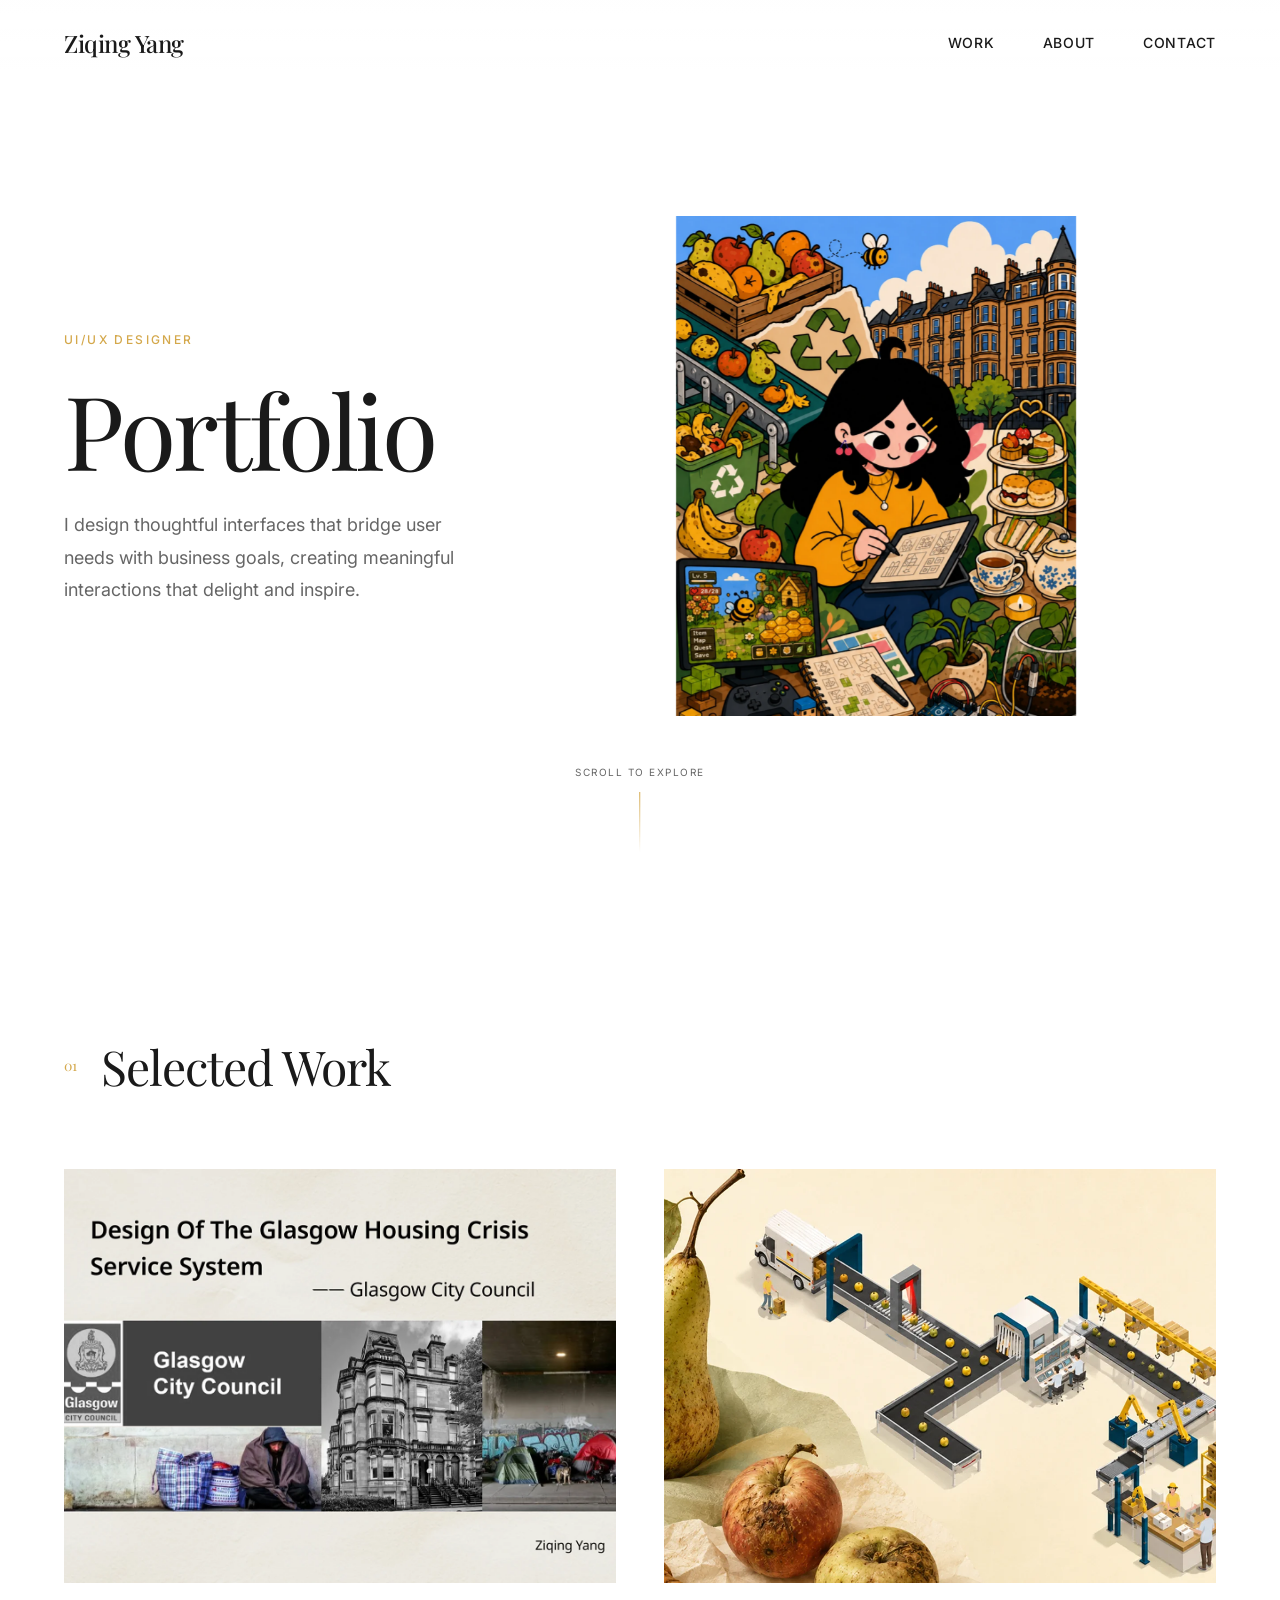
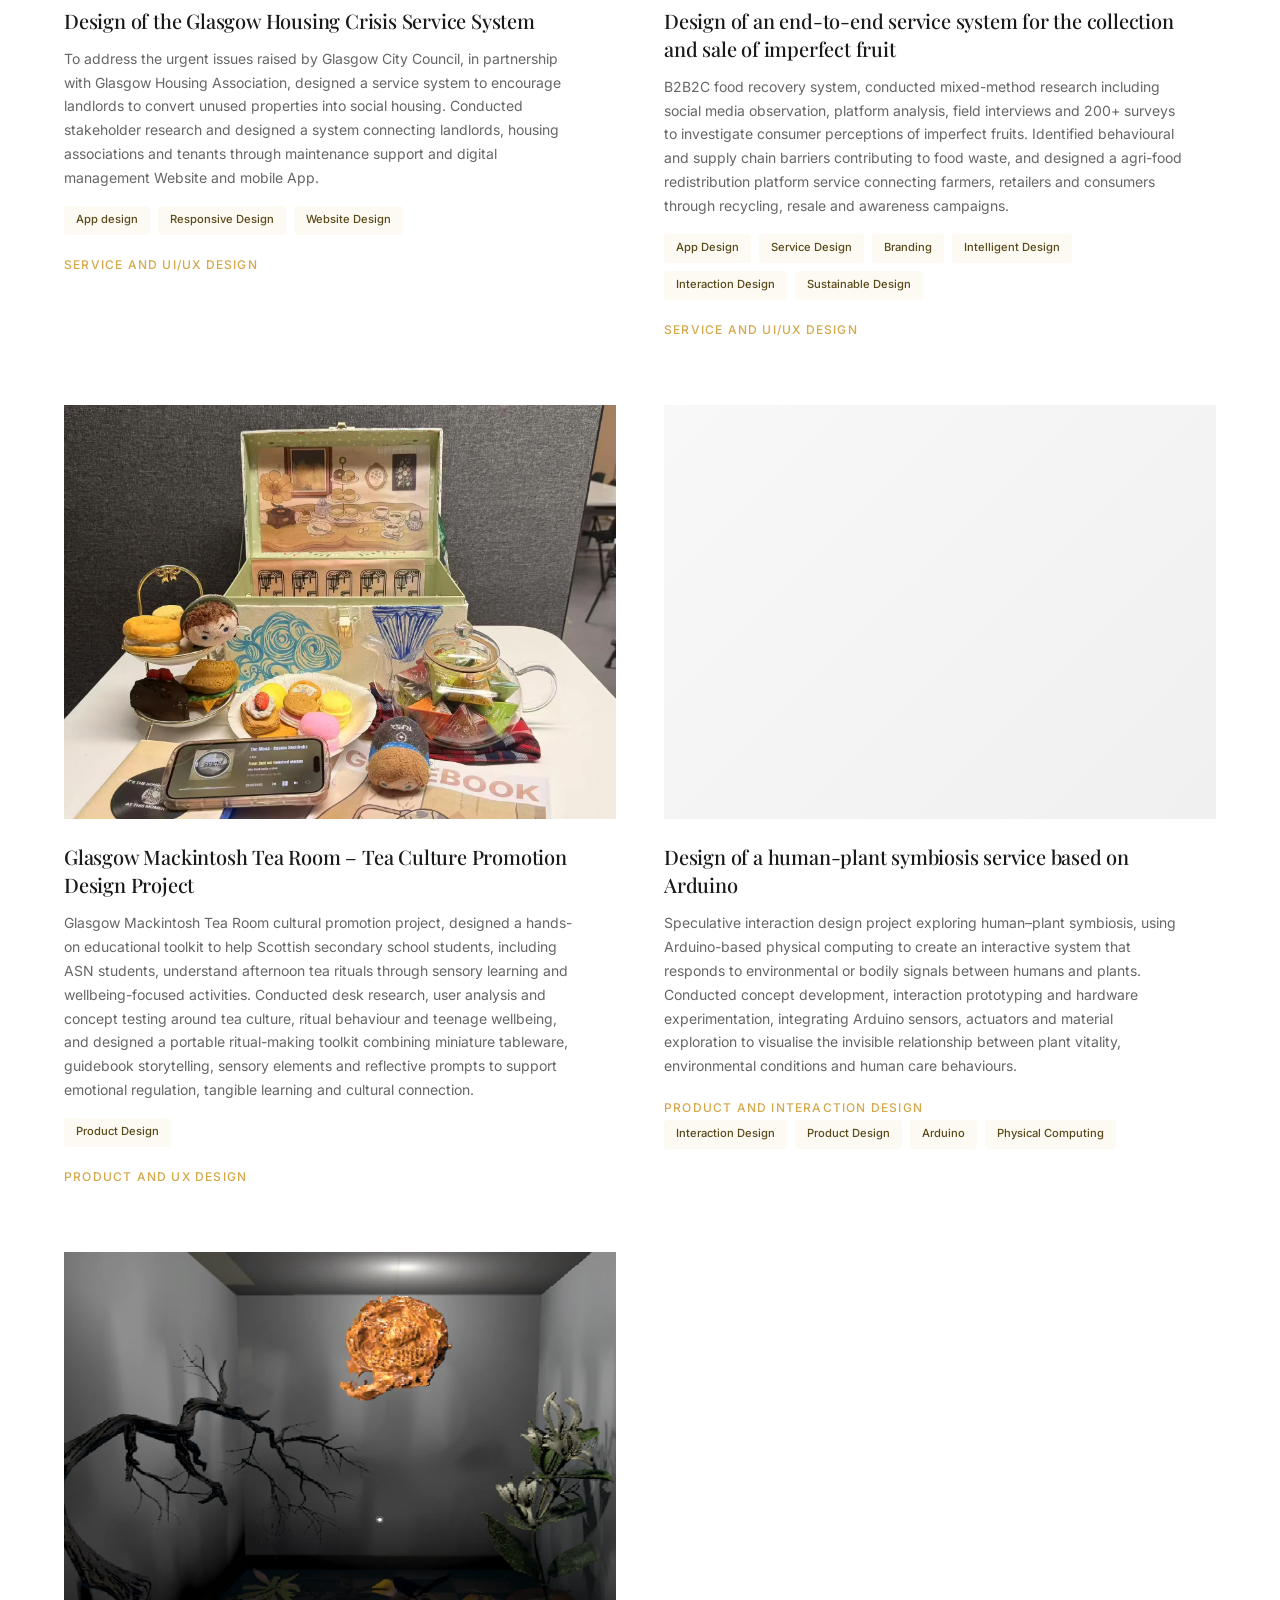
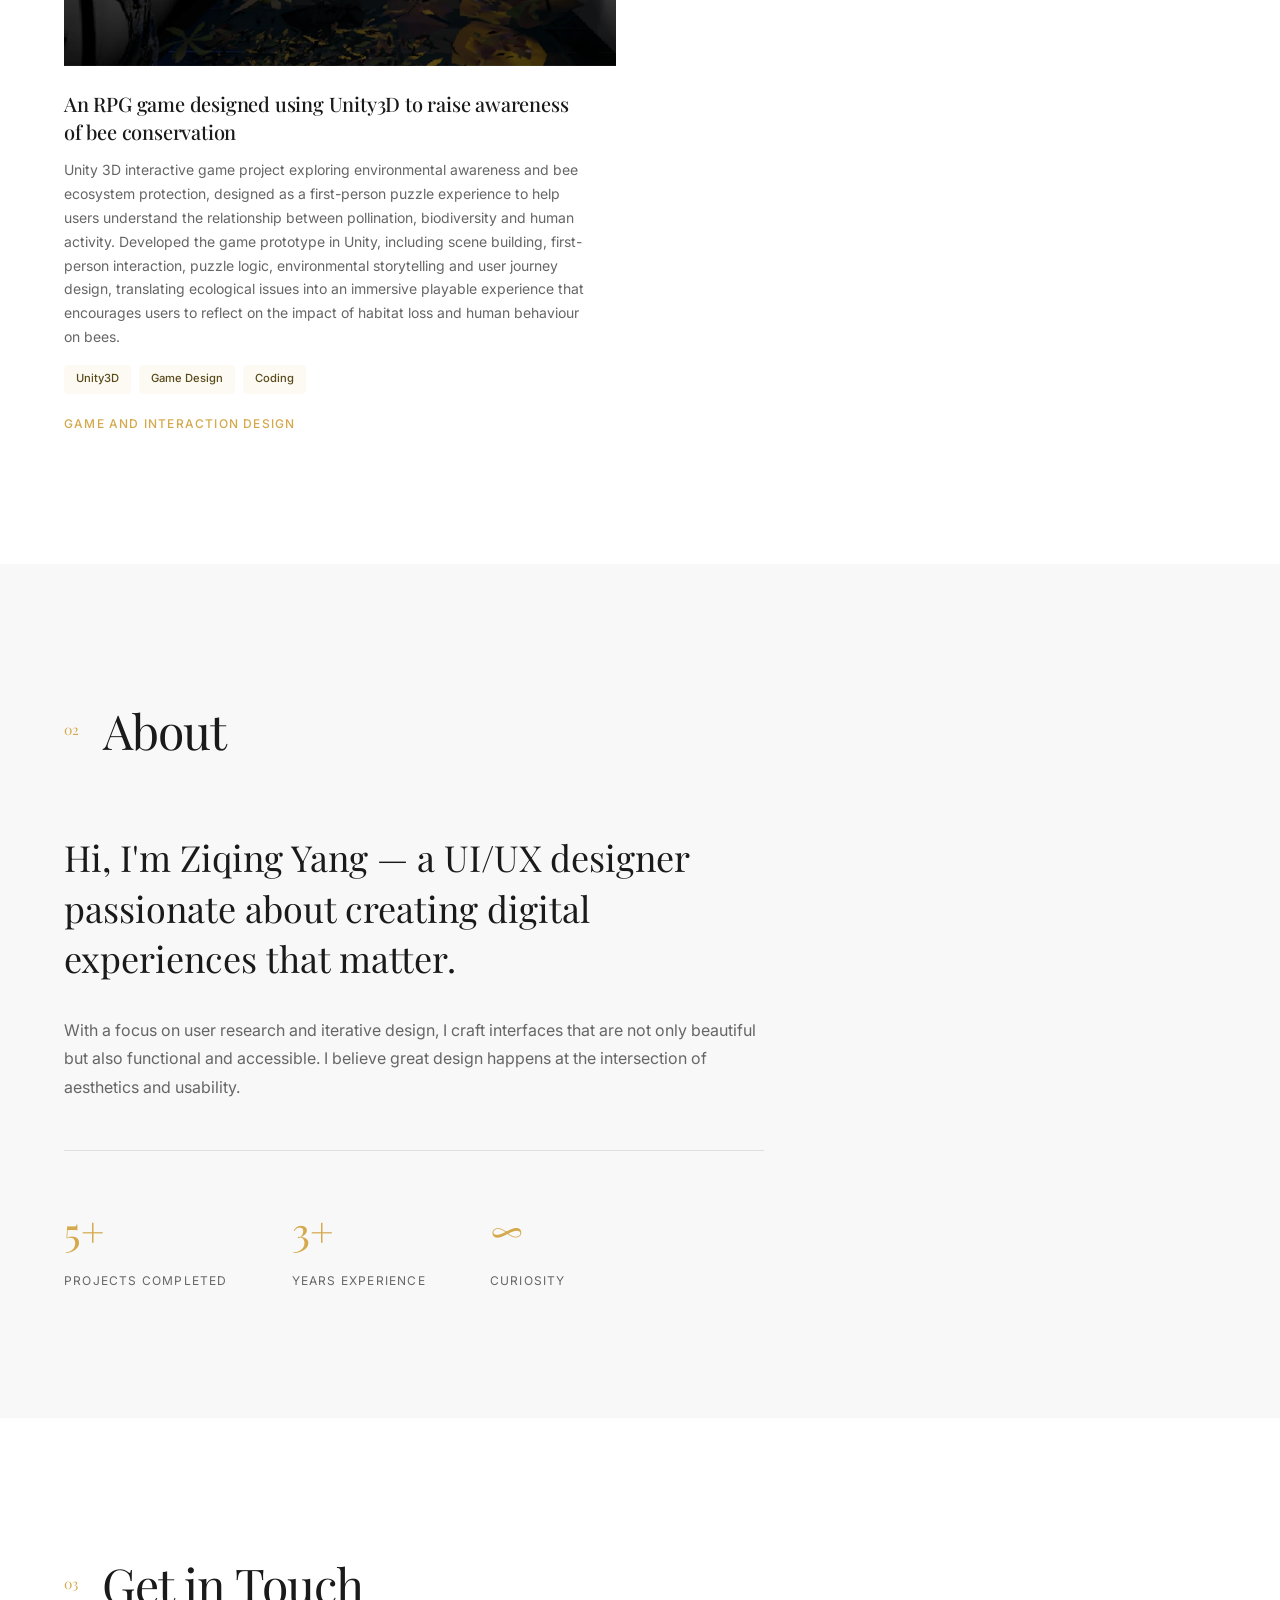
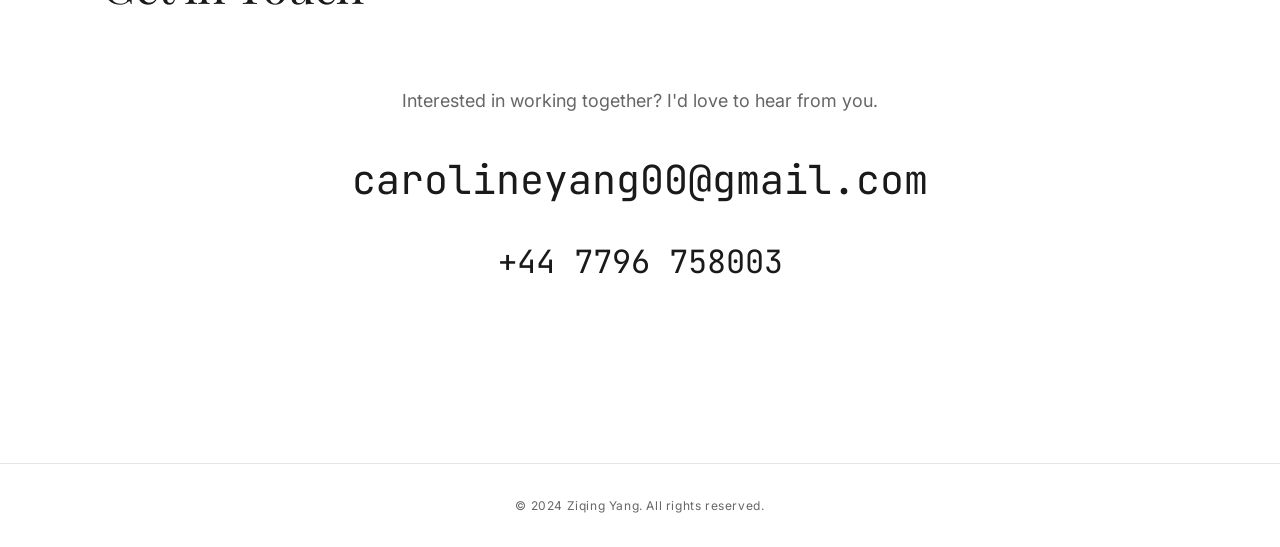
==== commit f141187d: "Move category label above tags for project 4 Place project-category before project-tags for better v" ====
--- a/docs/index.html
+++ b/docs/index.html
@@ -152,13 +152,13 @@
                     <div class="project-info">
                         <h3 class="project-title">Design of a human-plant symbiosis service based on Arduino</h3>
                         <p class="project-description">Speculative interaction design project exploring human–plant symbiosis, using Arduino-based physical computing to create an interactive system that responds to environmental or bodily signals between humans and plants. Conducted concept development, interaction prototyping and hardware experimentation, integrating Arduino sensors, actuators and material exploration to visualise the invisible relationship between plant vitality, environmental conditions and human care behaviours.</p>
+                        <span class="project-category">Product and Interaction Design</span>
                         <div class="project-tags">
                             <span class="project-tag">Interaction Design</span>
                             <span class="project-tag">Product Design</span>
                             <span class="project-tag">Arduino</span>
                             <span class="project-tag">Physical Computing</span>
                         </div>
-                        <span class="project-category">Product and Interaction Design</span>
                     </div>
                 </article>
 
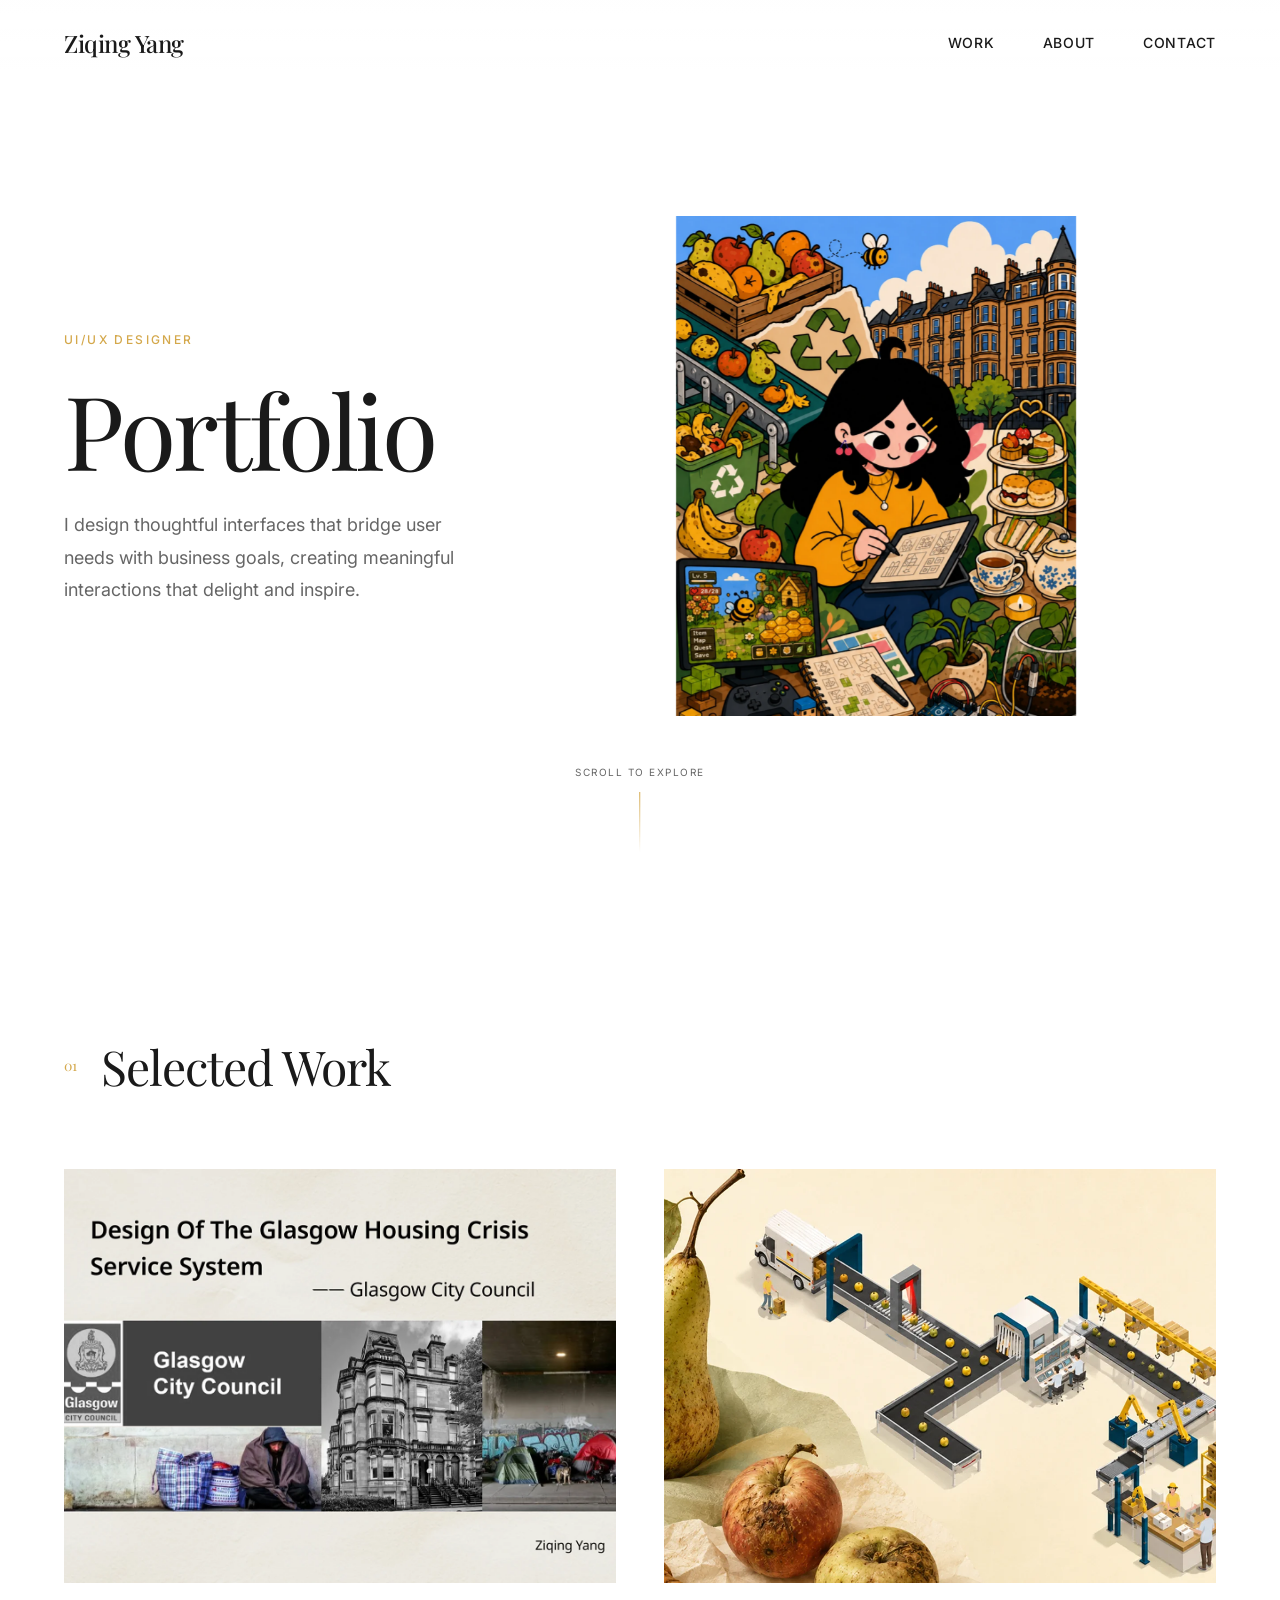
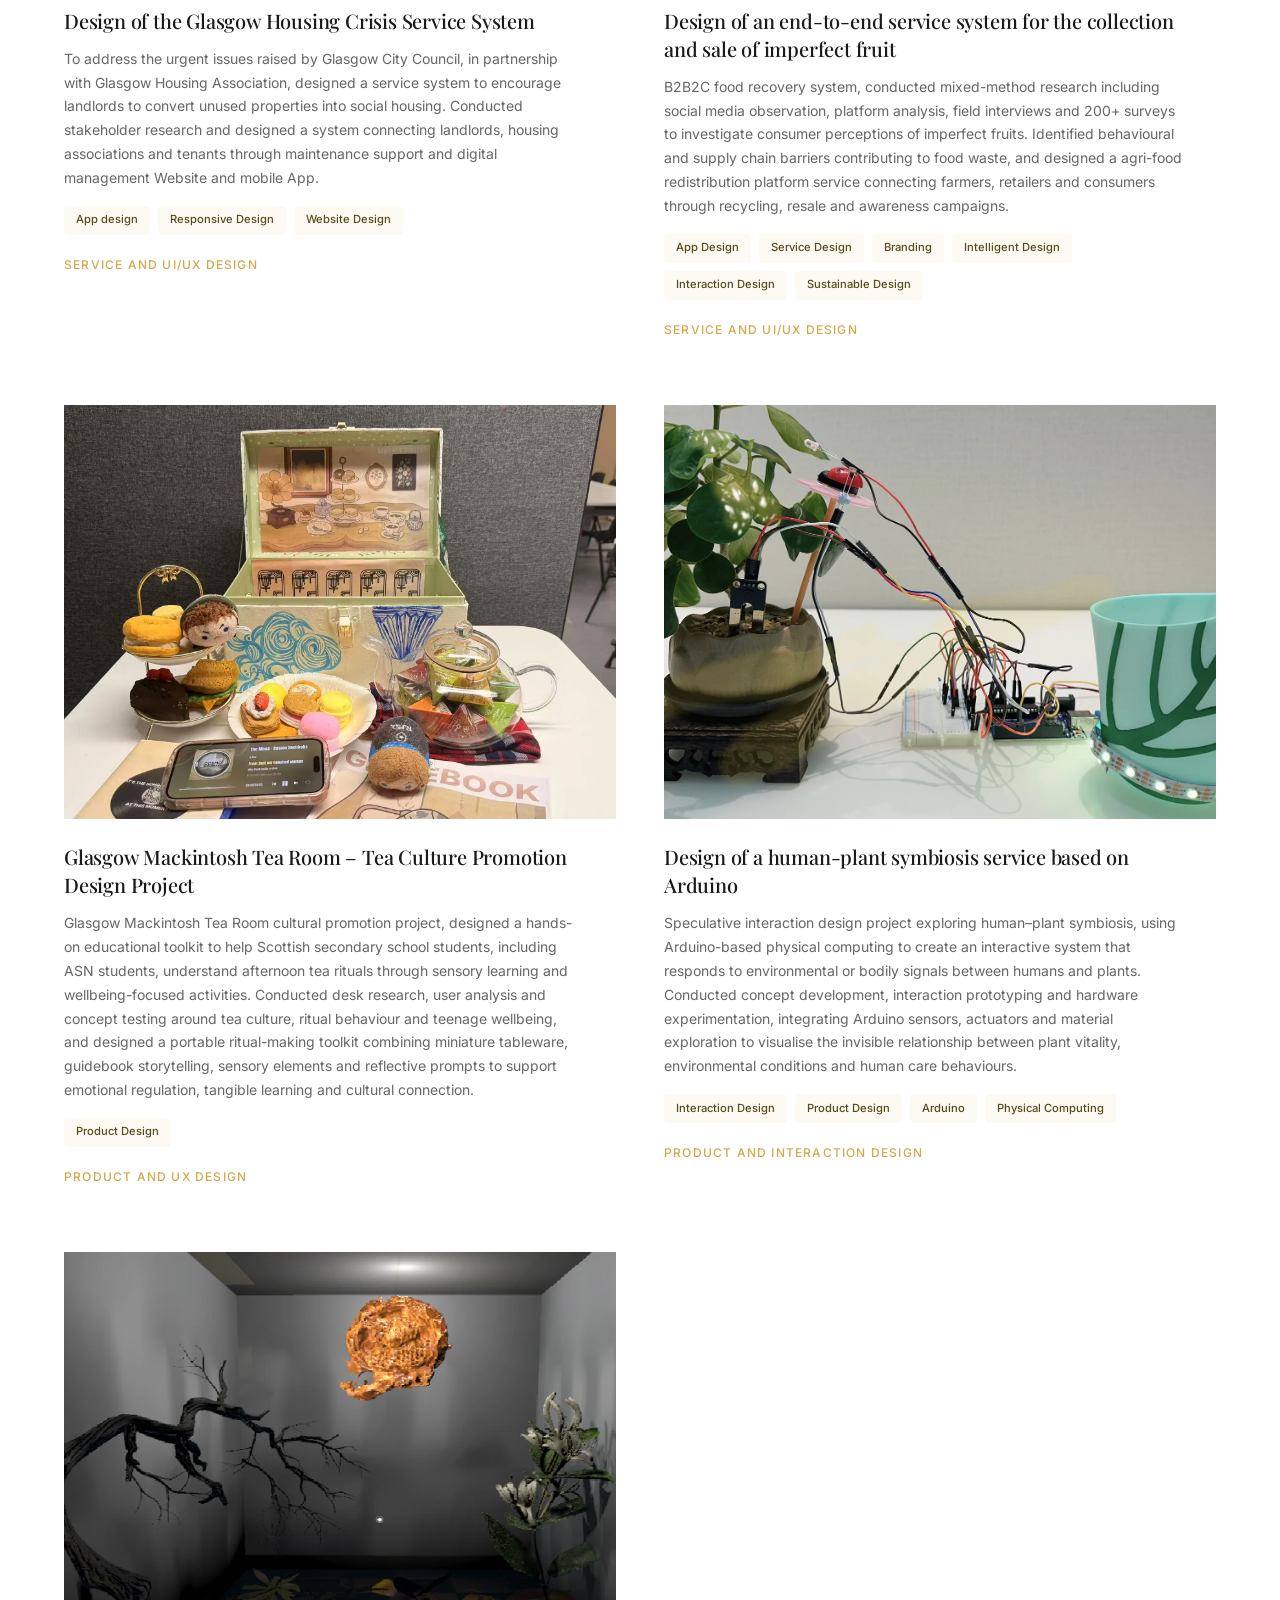
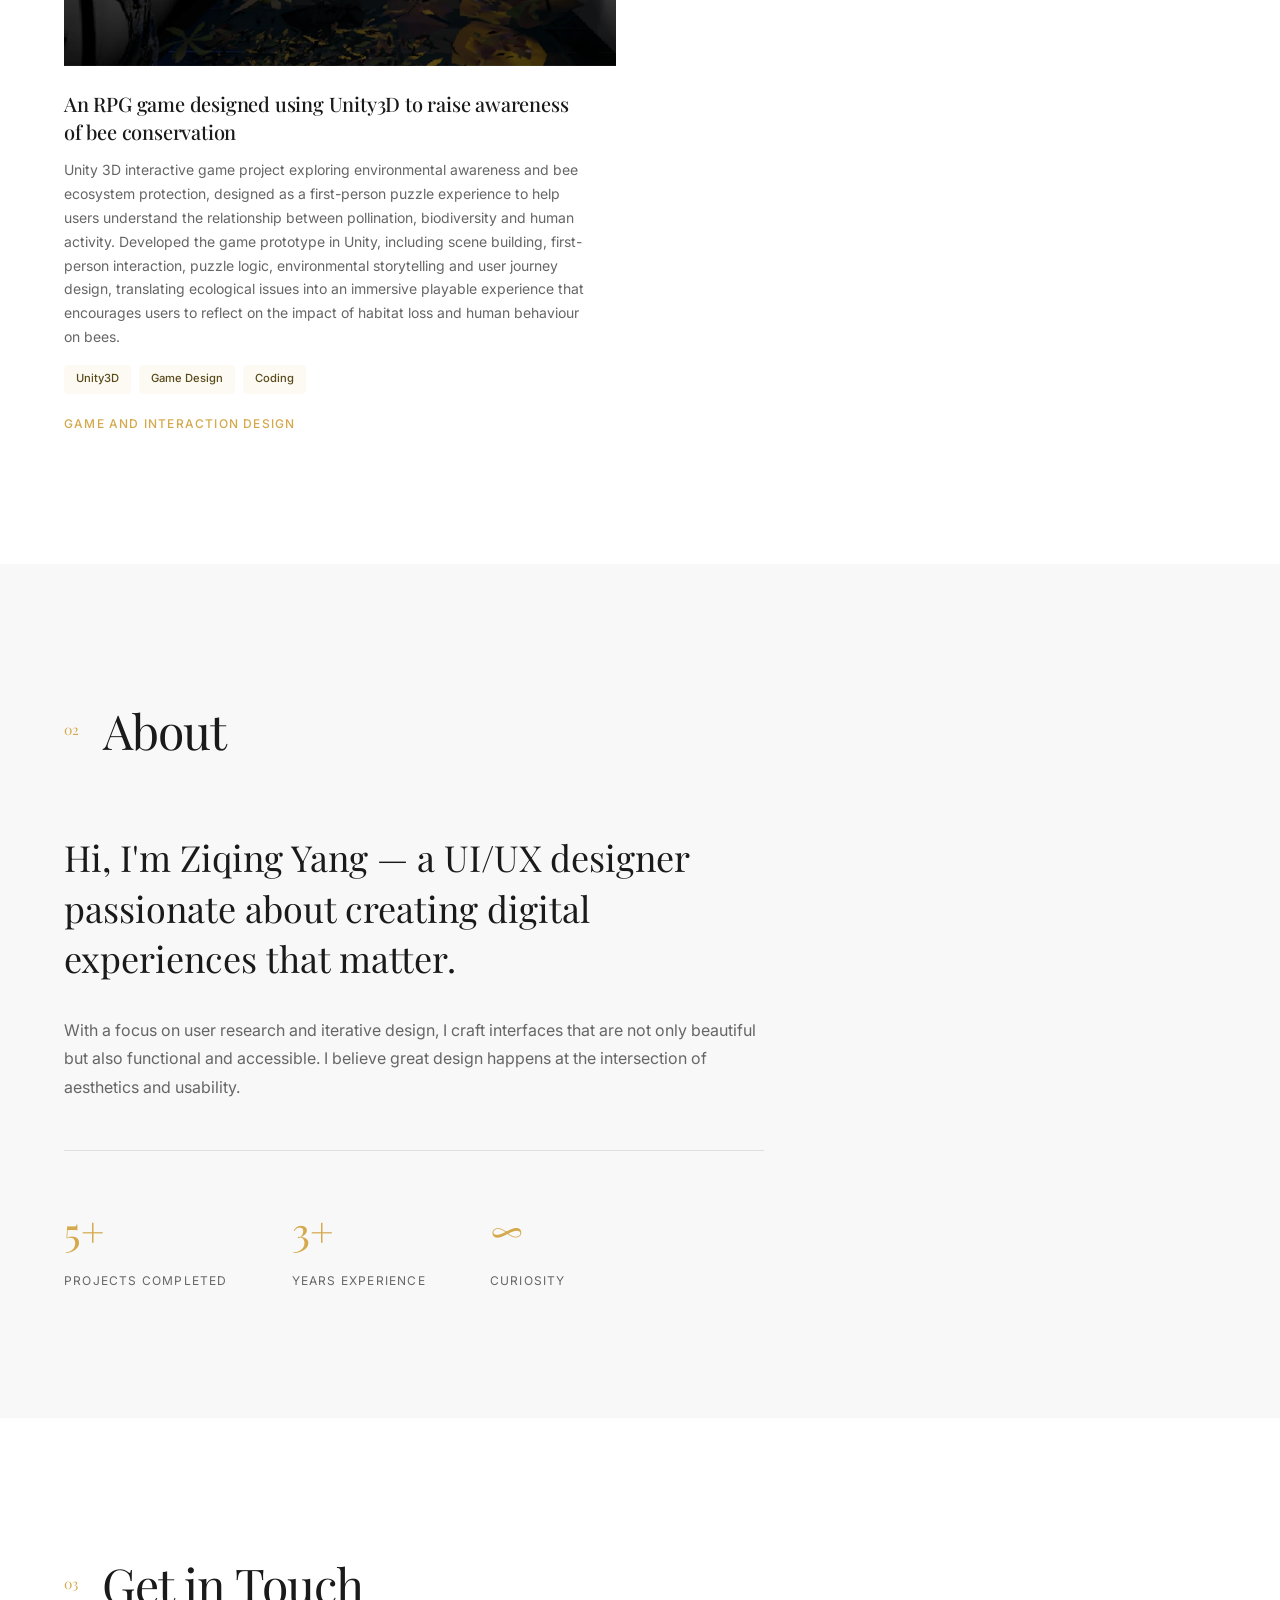
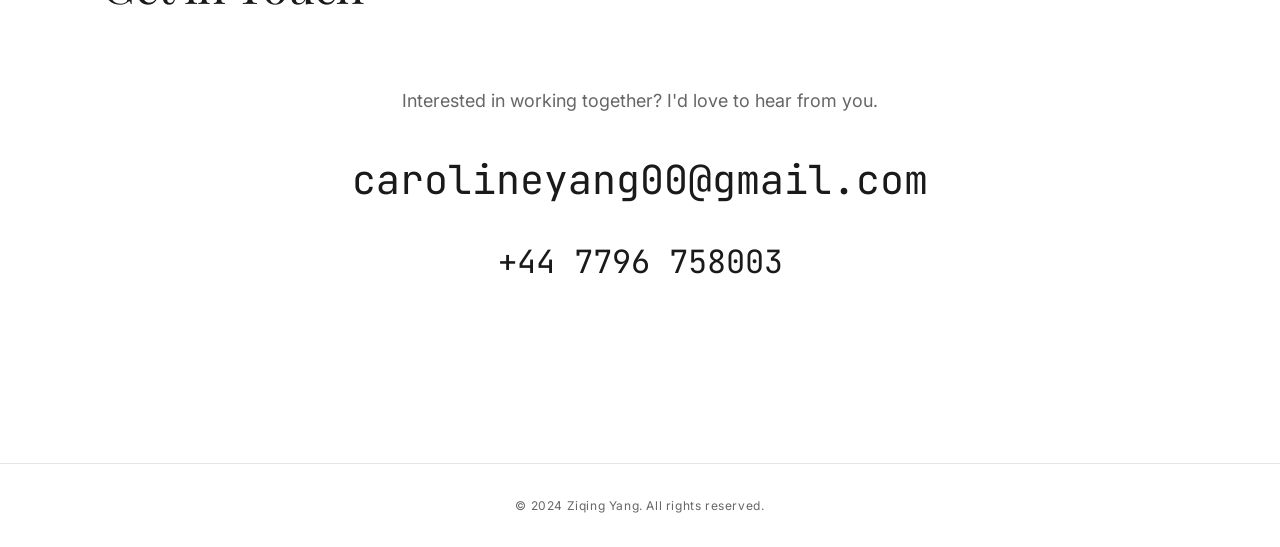
==== commit 62287c62: "Revert category label position for project 4 Move project-category back after project-tags.  Co-Auth" ====
--- a/docs/index.html
+++ b/docs/index.html
@@ -152,13 +152,13 @@
                     <div class="project-info">
                         <h3 class="project-title">Design of a human-plant symbiosis service based on Arduino</h3>
                         <p class="project-description">Speculative interaction design project exploring human–plant symbiosis, using Arduino-based physical computing to create an interactive system that responds to environmental or bodily signals between humans and plants. Conducted concept development, interaction prototyping and hardware experimentation, integrating Arduino sensors, actuators and material exploration to visualise the invisible relationship between plant vitality, environmental conditions and human care behaviours.</p>
-                        <span class="project-category">Product and Interaction Design</span>
                         <div class="project-tags">
                             <span class="project-tag">Interaction Design</span>
                             <span class="project-tag">Product Design</span>
                             <span class="project-tag">Arduino</span>
                             <span class="project-tag">Physical Computing</span>
                         </div>
+                        <span class="project-category">Product and Interaction Design</span>
                     </div>
                 </article>
 
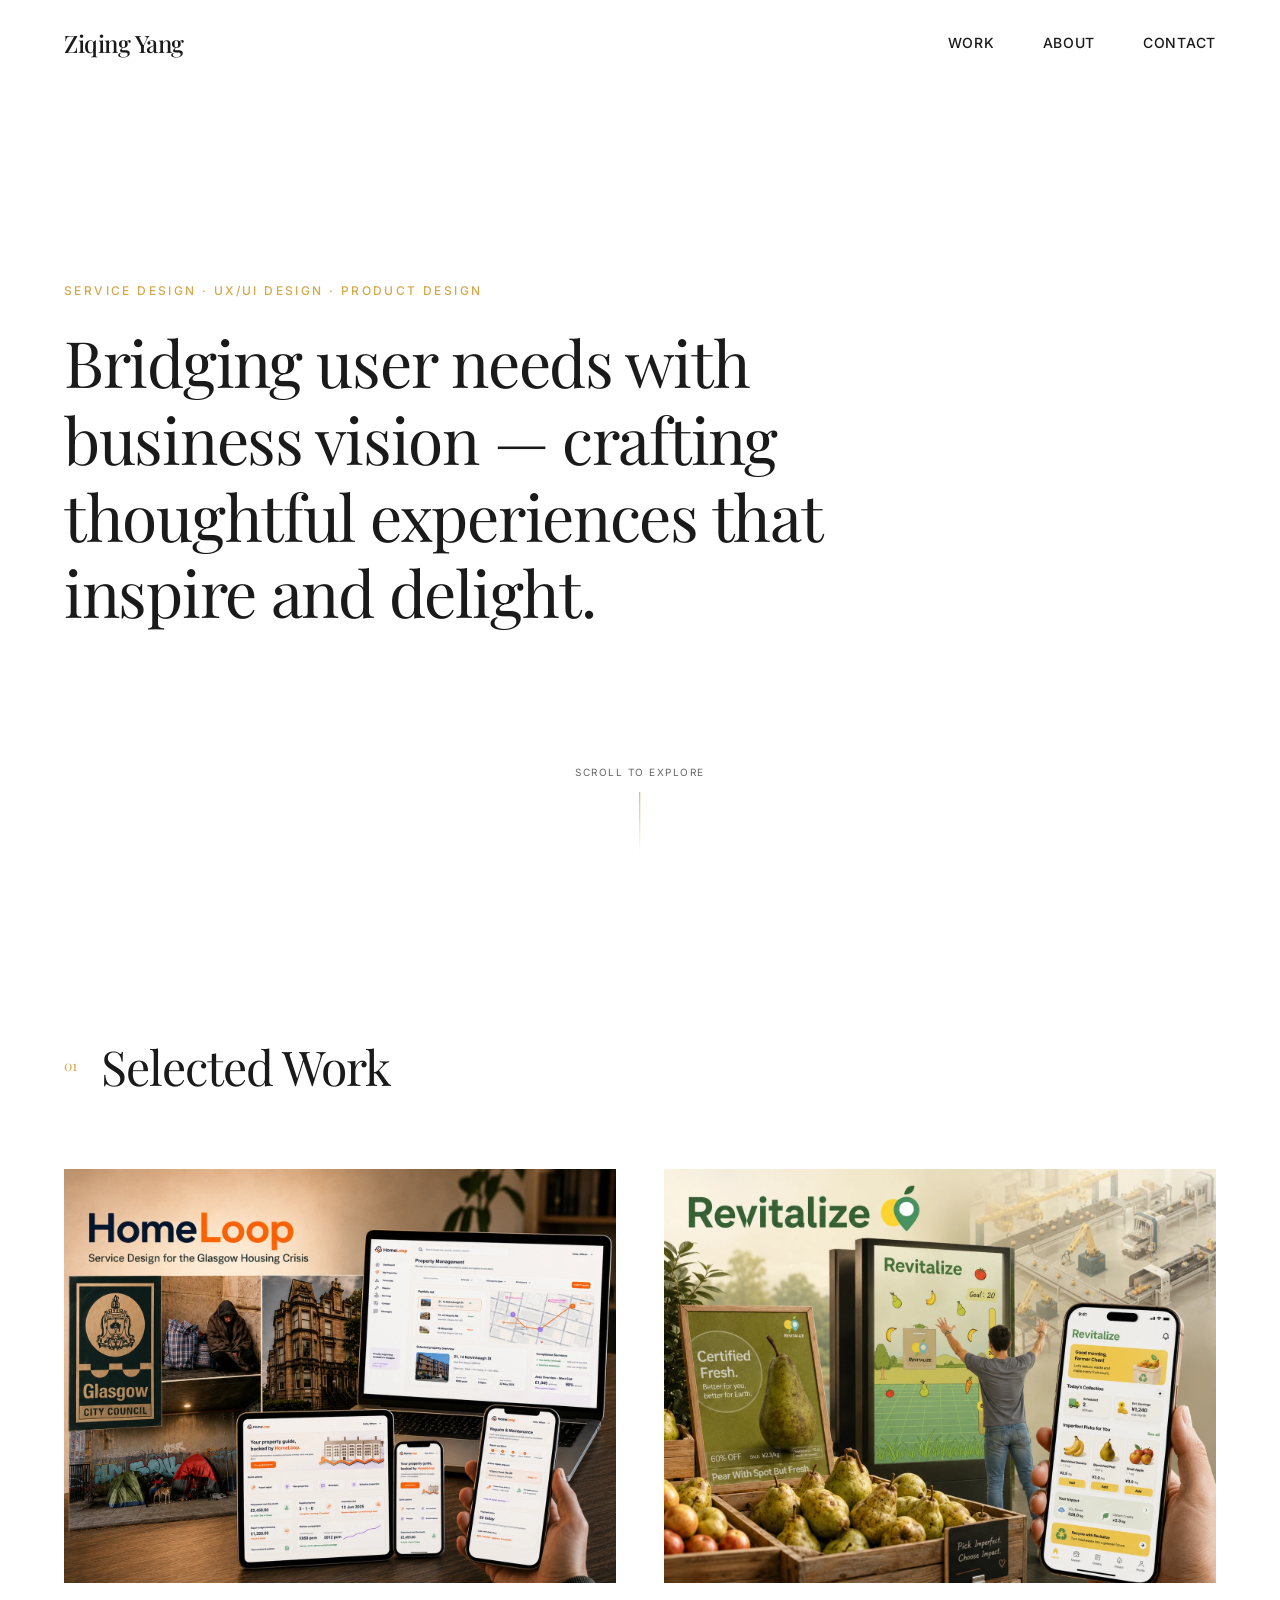
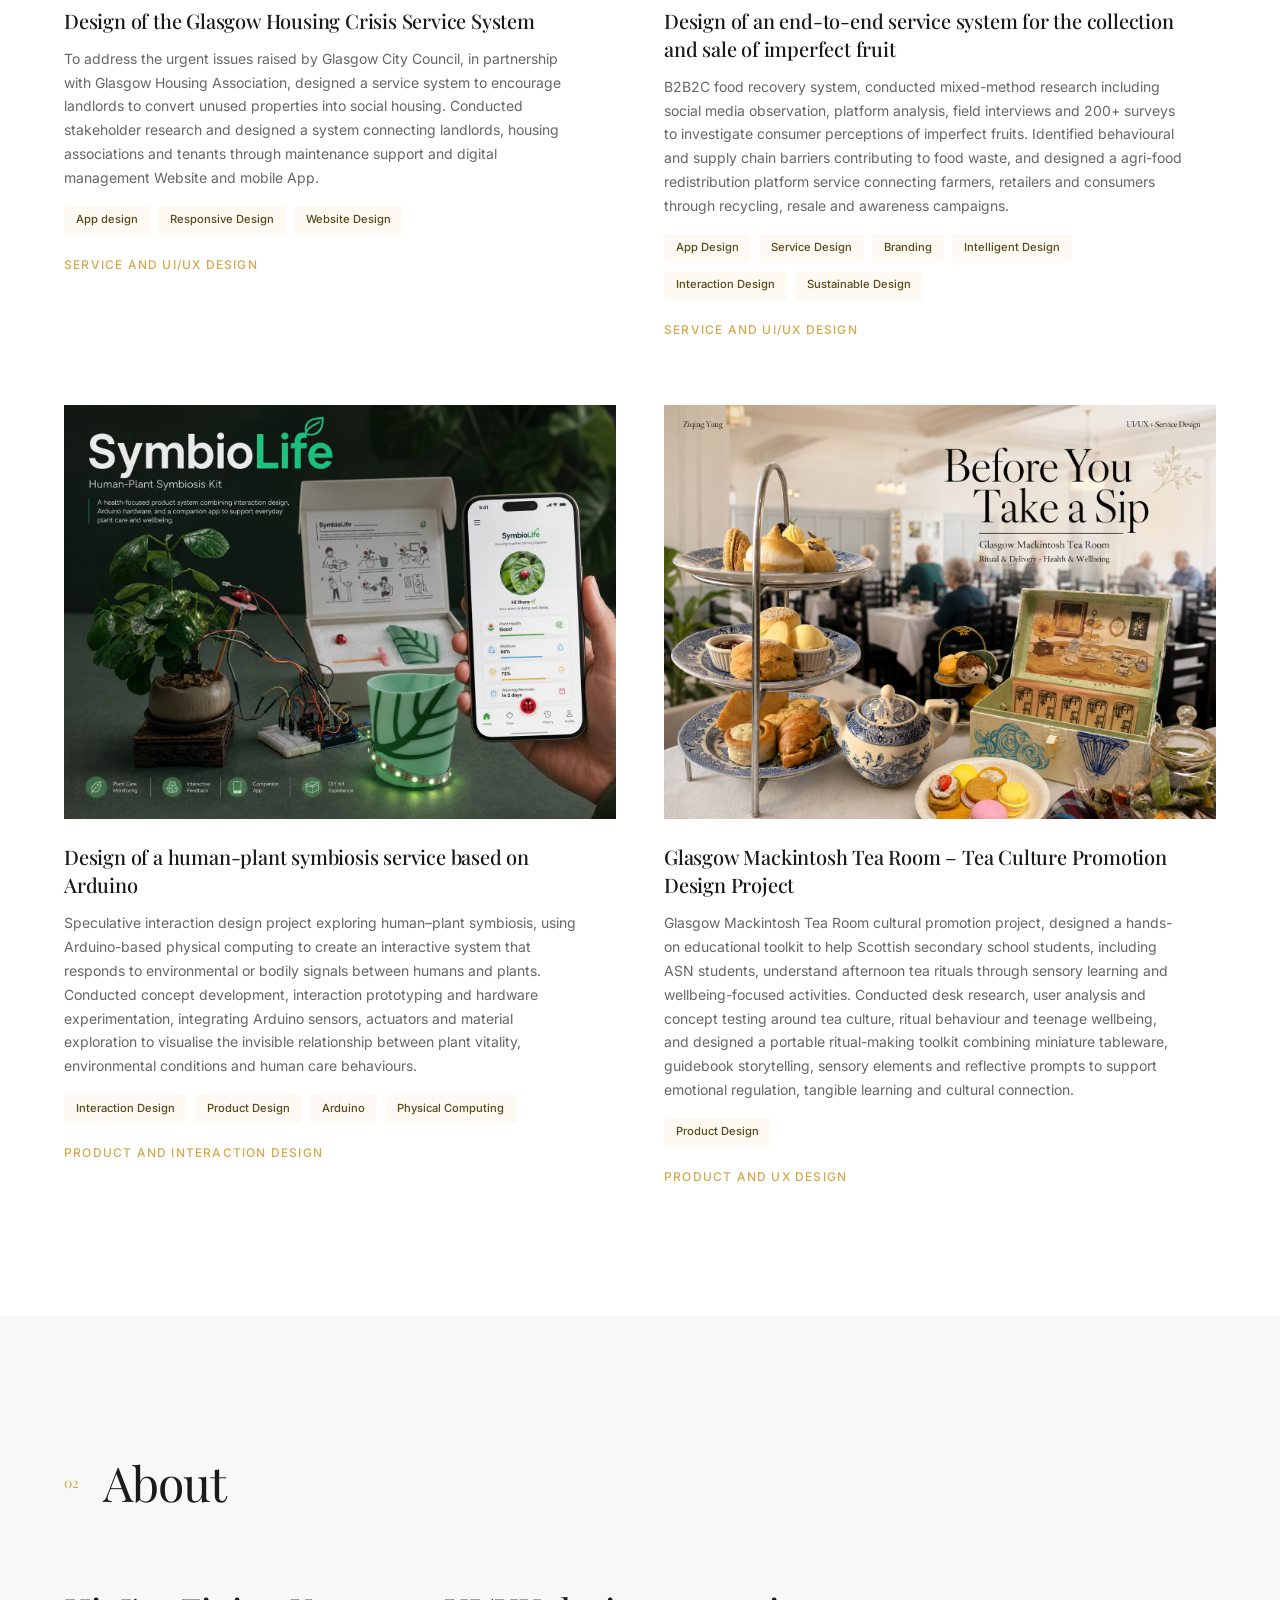
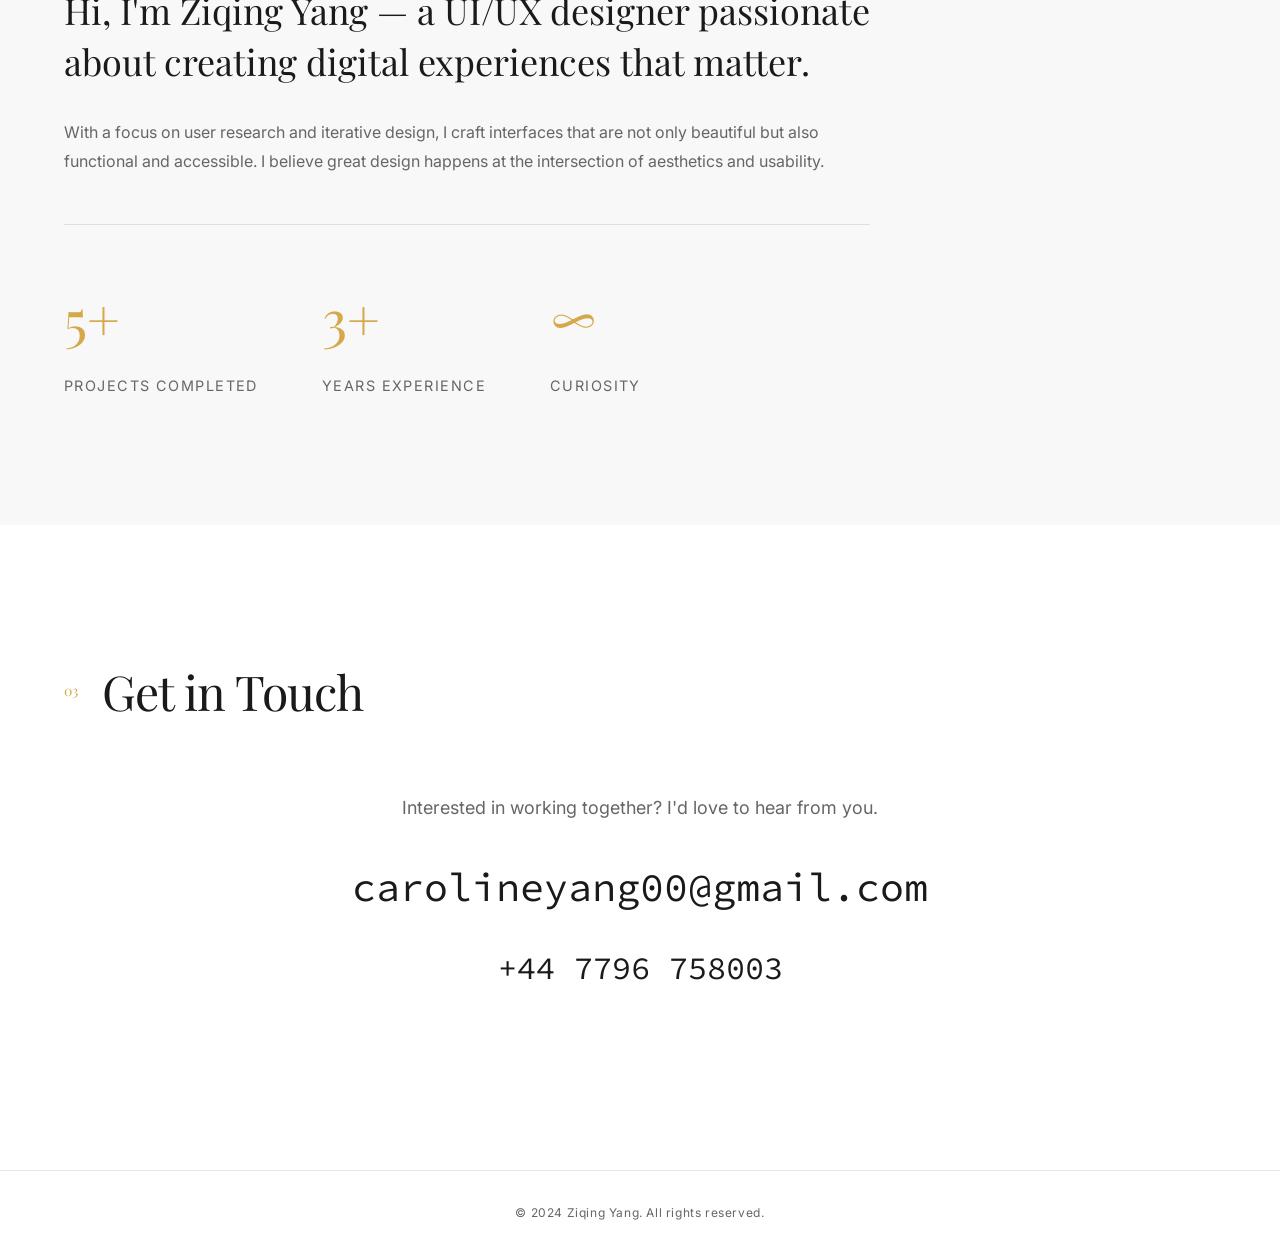
==== commit 31bc8088: "Update portfolio site" ====
--- a/docs/index.html
+++ b/docs/index.html
@@ -3,20 +3,19 @@
 <head>
     <meta charset="UTF-8">
     <meta name="viewport" content="width=device-width, initial-scale=1.0">
-    <title>Ziqing Yang | UI/UX Designer Portfolio</title>
-    <meta name="description" content="UI/UX Designer Portfolio - Creating meaningful digital experiences through thoughtful design">
+    <title>Ziqing Yang | Service Design · UX/UI Design · Product Design</title>
+    <meta name="description" content="Service Design · UX/UI Design · Product Design - Creating meaningful digital experiences through thoughtful design">
 
     <!-- Preconnect to external domains -->
     <link rel="preconnect" href="https://fonts.googleapis.com">
     <link rel="preconnect" href="https://fonts.gstatic.com" crossorigin>
 
     <!-- Preload critical above-the-fold images with high priority (WebP format) -->
-    <link rel="preload" href="images/cover.webp" as="image" fetchpriority="high" type="image/webp">
     <link rel="preload" href="images/project-1.webp" as="image" fetchpriority="high" type="image/webp">
 
     <!-- Prefetch below-the-fold images for faster subsequent navigation -->
     <link rel="prefetch" href="images/project-2.webp" as="image" type="image/webp">
-    <link rel="prefetch" href="images/project-3.webp" as="image" type="image/webp">
+    <link rel="prefetch" href="images/tea-room-cover.png" as="image" type="image/png">
     <link rel="prefetch" href="images/project-4.webp" as="image" type="image/webp">
     <link rel="prefetch" href="images/project-5.webp" as="image" type="image/webp">
 
@@ -25,7 +24,7 @@
     <link rel="dns-prefetch" href="https://fonts.gstatic.com">
 
     <link rel="stylesheet" href="css/style.css">
-    <link href="https://fonts.googleapis.com/css2?family=Inter:wght@300;400;500;600;700&family=Playfair+Display:wght@400;500;600&family=JetBrains+Mono:wght@400;500&display=swap" rel="stylesheet">
+    <link href="https://fonts.googleapis.com/css2?family=Inter:wght@300;400;500;600;700&family=Playfair+Display:wght@400;500;600&family=JetBrains+Mono:wght@400;500&family=Source+Code+Pro:wght@400;500;600&display=swap" rel="stylesheet">
 </head>
 <body>
     <header class="header">
@@ -44,18 +43,8 @@
             <div class="hero-content">
                 <div class="hero-row">
                     <div class="hero-text">
-                        <span class="hero-subtitle">UI/UX Designer</span>
-                        <h1 class="hero-title">Portfolio</h1>
-                        <p class="hero-description">
-                            I design thoughtful interfaces that bridge user needs with business goals,
-                            creating meaningful interactions that delight and inspire.
-                        </p>
-                    </div>
-                    <div class="hero-image">
-                        <picture>
-                            <source srcset="images/cover.webp" type="image/webp">
-                            <img src="images/cover.png" alt="Portfolio Cover" loading="eager" width="680" height="500" decoding="async">
-                        </picture>
+                        <span class="hero-subtitle">Service Design · UX/UI Design · Product Design</span>
+                        <h1 class="hero-title">Bridging user needs with business vision — crafting thoughtful experiences that inspire and delight.</h1>
                     </div>
                 </div>
             </div>
@@ -119,26 +108,6 @@
                     </div>
                 </article>
 
-                <article class="project-card" data-project="3">
-                    <div class="project-image">
-                        <picture>
-                            <source srcset="images/project-3.webp" type="image/webp">
-                            <img src="images/project-3.jpg" alt="Glasgow Mackintosh Tea Room" loading="lazy" width="800" height="600" decoding="async">
-                        </picture>
-                        <div class="project-overlay">
-                            <span class="view-project">View Project</span>
-                        </div>
-                    </div>
-                    <div class="project-info">
-                        <h3 class="project-title">Glasgow Mackintosh Tea Room – Tea Culture Promotion Design Project</h3>
-                        <p class="project-description">Glasgow Mackintosh Tea Room cultural promotion project, designed a hands-on educational toolkit to help Scottish secondary school students, including ASN students, understand afternoon tea rituals through sensory learning and wellbeing-focused activities. Conducted desk research, user analysis and concept testing around tea culture, ritual behaviour and teenage wellbeing, and designed a portable ritual-making toolkit combining miniature tableware, guidebook storytelling, sensory elements and reflective prompts to support emotional regulation, tangible learning and cultural connection.</p>
-                        <div class="project-tags">
-                            <span class="project-tag">Product Design</span>
-                        </div>
-                        <span class="project-category">Product and UX Design</span>
-                    </div>
-                </article>
-
                 <article class="project-card" data-project="4">
                     <div class="project-image">
                         <picture>
@@ -162,6 +131,26 @@
                     </div>
                 </article>
 
+                <article class="project-card" data-project="3">
+                    <div class="project-image">
+                        <picture>
+                            <img src="images/tea-room-cover.png" alt="Glasgow Mackintosh Tea Room" loading="lazy" width="800" height="600" decoding="async">
+                        </picture>
+                        <div class="project-overlay">
+                            <span class="view-project">View Project</span>
+                        </div>
+                    </div>
+                    <div class="project-info">
+                        <h3 class="project-title">Glasgow Mackintosh Tea Room – Tea Culture Promotion Design Project</h3>
+                        <p class="project-description">Glasgow Mackintosh Tea Room cultural promotion project, designed a hands-on educational toolkit to help Scottish secondary school students, including ASN students, understand afternoon tea rituals through sensory learning and wellbeing-focused activities. Conducted desk research, user analysis and concept testing around tea culture, ritual behaviour and teenage wellbeing, and designed a portable ritual-making toolkit combining miniature tableware, guidebook storytelling, sensory elements and reflective prompts to support emotional regulation, tangible learning and cultural connection.</p>
+                        <div class="project-tags">
+                            <span class="project-tag">Product Design</span>
+                        </div>
+                        <span class="project-category">Product and UX Design</span>
+                    </div>
+                </article>
+
+                <!-- Project 5: Bee Conservation Game - Hidden
                 <article class="project-card" data-project="5">
                     <div class="project-image">
                         <picture>
@@ -183,6 +172,7 @@
                         <span class="project-category">Game and Interaction Design</span>
                     </div>
                 </article>
+                -->
             </div>
         </section>
 
@@ -256,4 +246,4 @@
 
     <script src="js/main.js"></script>
 </body>
-</html>+</html>
--- a/docs/css/style.css
+++ b/docs/css/style.css
@@ -55,9 +55,44 @@
     aspect-ratio: attr(width) / attr(height);
 }
 
-/* Smooth image loading */
+/* Skeleton loading animation */
+@keyframes skeleton-pulse {
+    0%, 100% {
+        opacity: 1;
+    }
+    50% {
+        opacity: 0.6;
+    }
+}
+
+@keyframes skeleton-shimmer {
+    0% {
+        background-position: -200% 0;
+    }
+    100% {
+        background-position: 200% 0;
+    }
+}
+
+/* Project images */
+.project-image {
+    position: relative;
+    aspect-ratio: 4/3;
+    overflow: hidden;
+    background-color: var(--color-bg-secondary);
+}
+
+.project-image picture {
+    display: block;
+    width: 100%;
+    height: 100%;
+}
+
 .project-image img {
-    background: linear-gradient(135deg, var(--color-bg-secondary) 0%, var(--color-bg-card) 100%);
+    width: 100%;
+    height: 100%;
+    object-fit: cover;
+    transition: transform 0.6s var(--transition-smooth);
 }
 
 /* Picture element styling */
@@ -171,7 +206,7 @@
 
 .hero-text {
     flex: 1;
-    max-width: 600px;
+    max-width: 100%;
 }
 
 .hero-image {
@@ -205,11 +240,12 @@
 
 .hero-title {
     font-family: var(--font-display);
-    font-size: clamp(3rem, 8vw, 7rem);
+    font-size: clamp(2rem, 5vw, 4rem);
     font-weight: 400;
-    line-height: 1.1;
-    letter-spacing: -0.03em;
+    line-height: 1.2;
+    letter-spacing: -0.02em;
     margin-bottom: 1.5rem;
+    max-width: 70%;
     opacity: 0;
     transform: translateY(30px);
     animation: fadeInUp 0.8s var(--transition-smooth) 0.4s forwards;
@@ -441,7 +477,7 @@
 }
 
 .about-text {
-    max-width: 700px;
+    max-width: 70%;
 }
 
 .about-intro {
@@ -470,17 +506,17 @@
 .detail-item {
     display: flex;
     flex-direction: column;
-    gap: 0.5rem;
+    gap: 0.75rem;
 }
 
 .detail-number {
     font-family: var(--font-display);
-    font-size: 2.5rem;
+    font-size: 3.5rem;
     color: var(--color-accent);
 }
 
 .detail-label {
-    font-size: 0.75rem;
+    font-size: 0.9rem;
     letter-spacing: 0.1em;
     text-transform: uppercase;
     color: var(--color-text-secondary);
@@ -514,14 +550,14 @@
 }
 
 .contact-email {
-    font-family: 'JetBrains Mono', monospace;
+    font-family: 'Source Code Pro', monospace;
     font-size: clamp(1.5rem, 4vw, 2.5rem);
     display: block;
     transition: color 0.3s var(--transition-smooth), transform 0.2s var(--transition-smooth);
 }
 
 .contact-phone {
-    font-family: 'JetBrains Mono', monospace;
+    font-family: 'Source Code Pro', monospace;
     font-size: clamp(1.25rem, 3vw, 2rem);
     display: block;
     transition: color 0.3s var(--transition-smooth), transform 0.2s var(--transition-smooth);
@@ -710,10 +746,10 @@
     }
 
     .hero-title {
+        font-size: 2rem;
+    }
+
+    .detail-number {
         font-size: 2.5rem;
     }
-
-    .detail-number {
-        font-size: 2rem;
-    }
 }
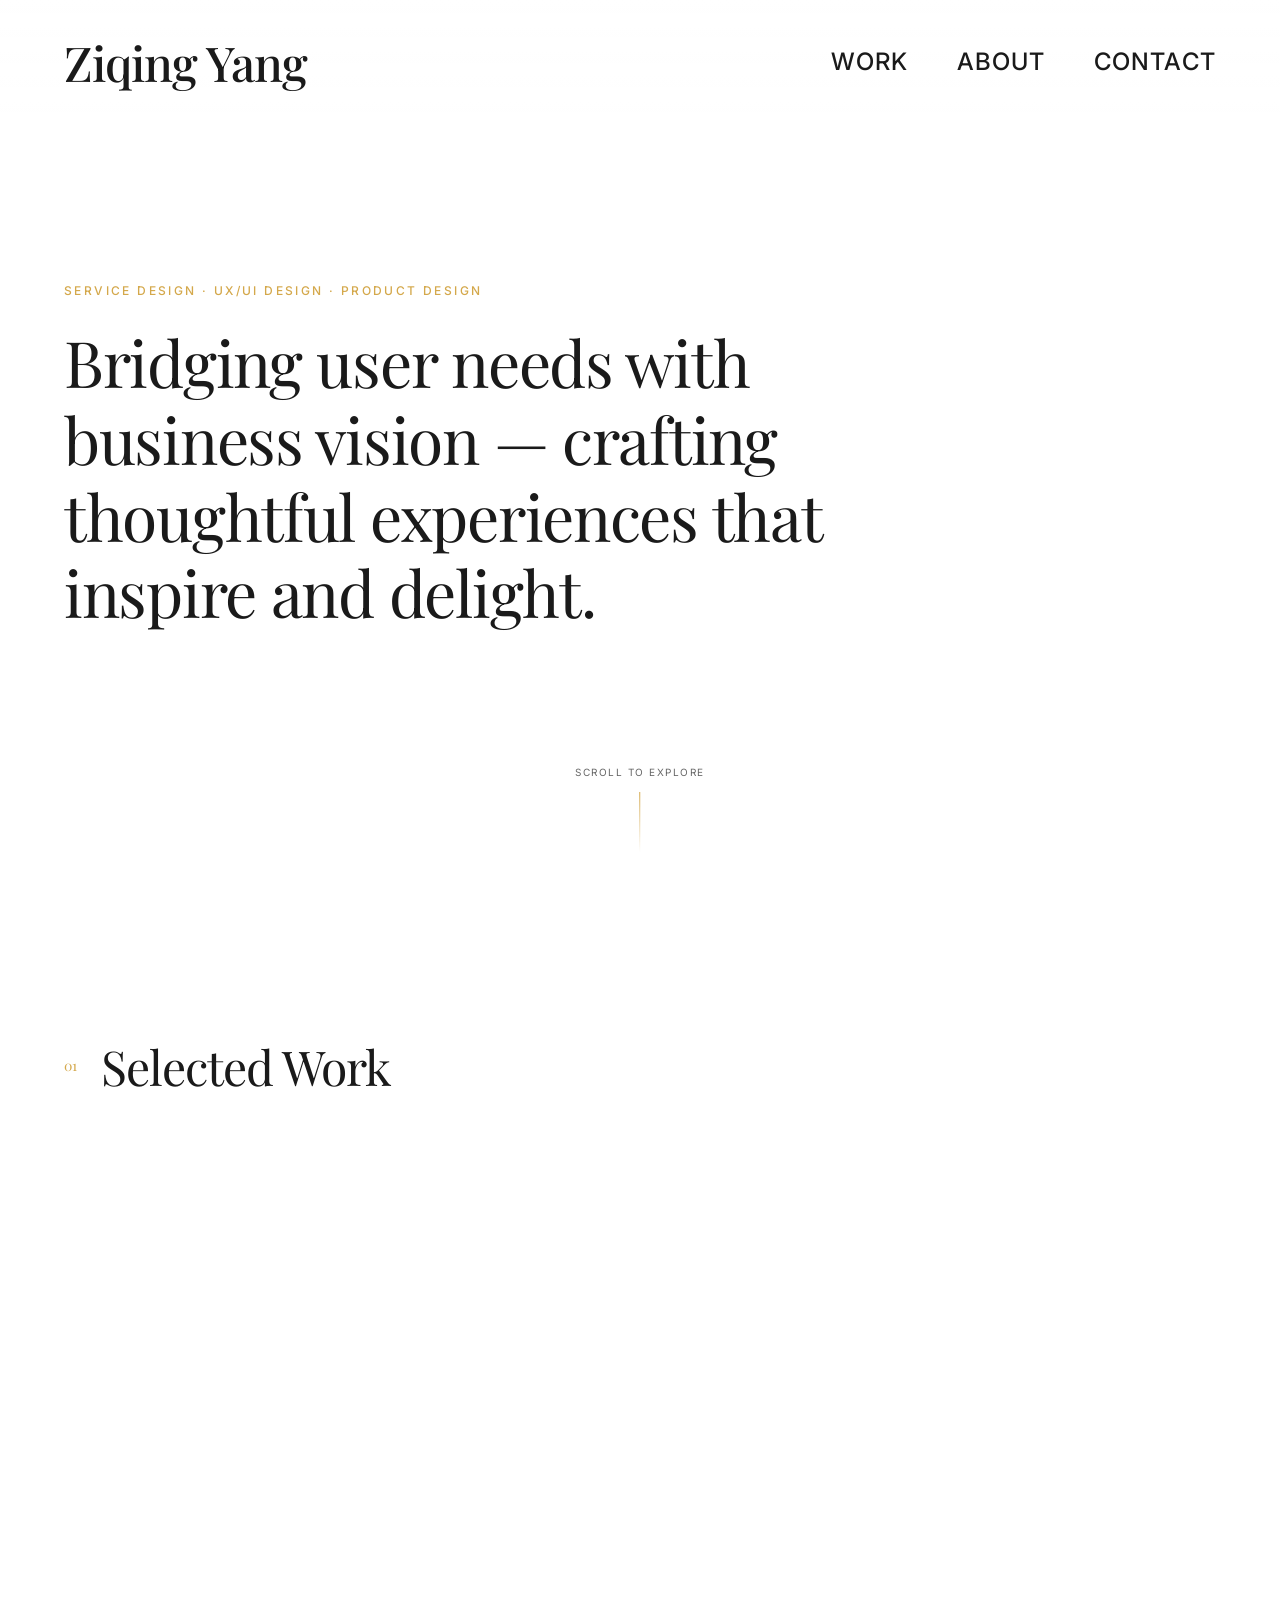
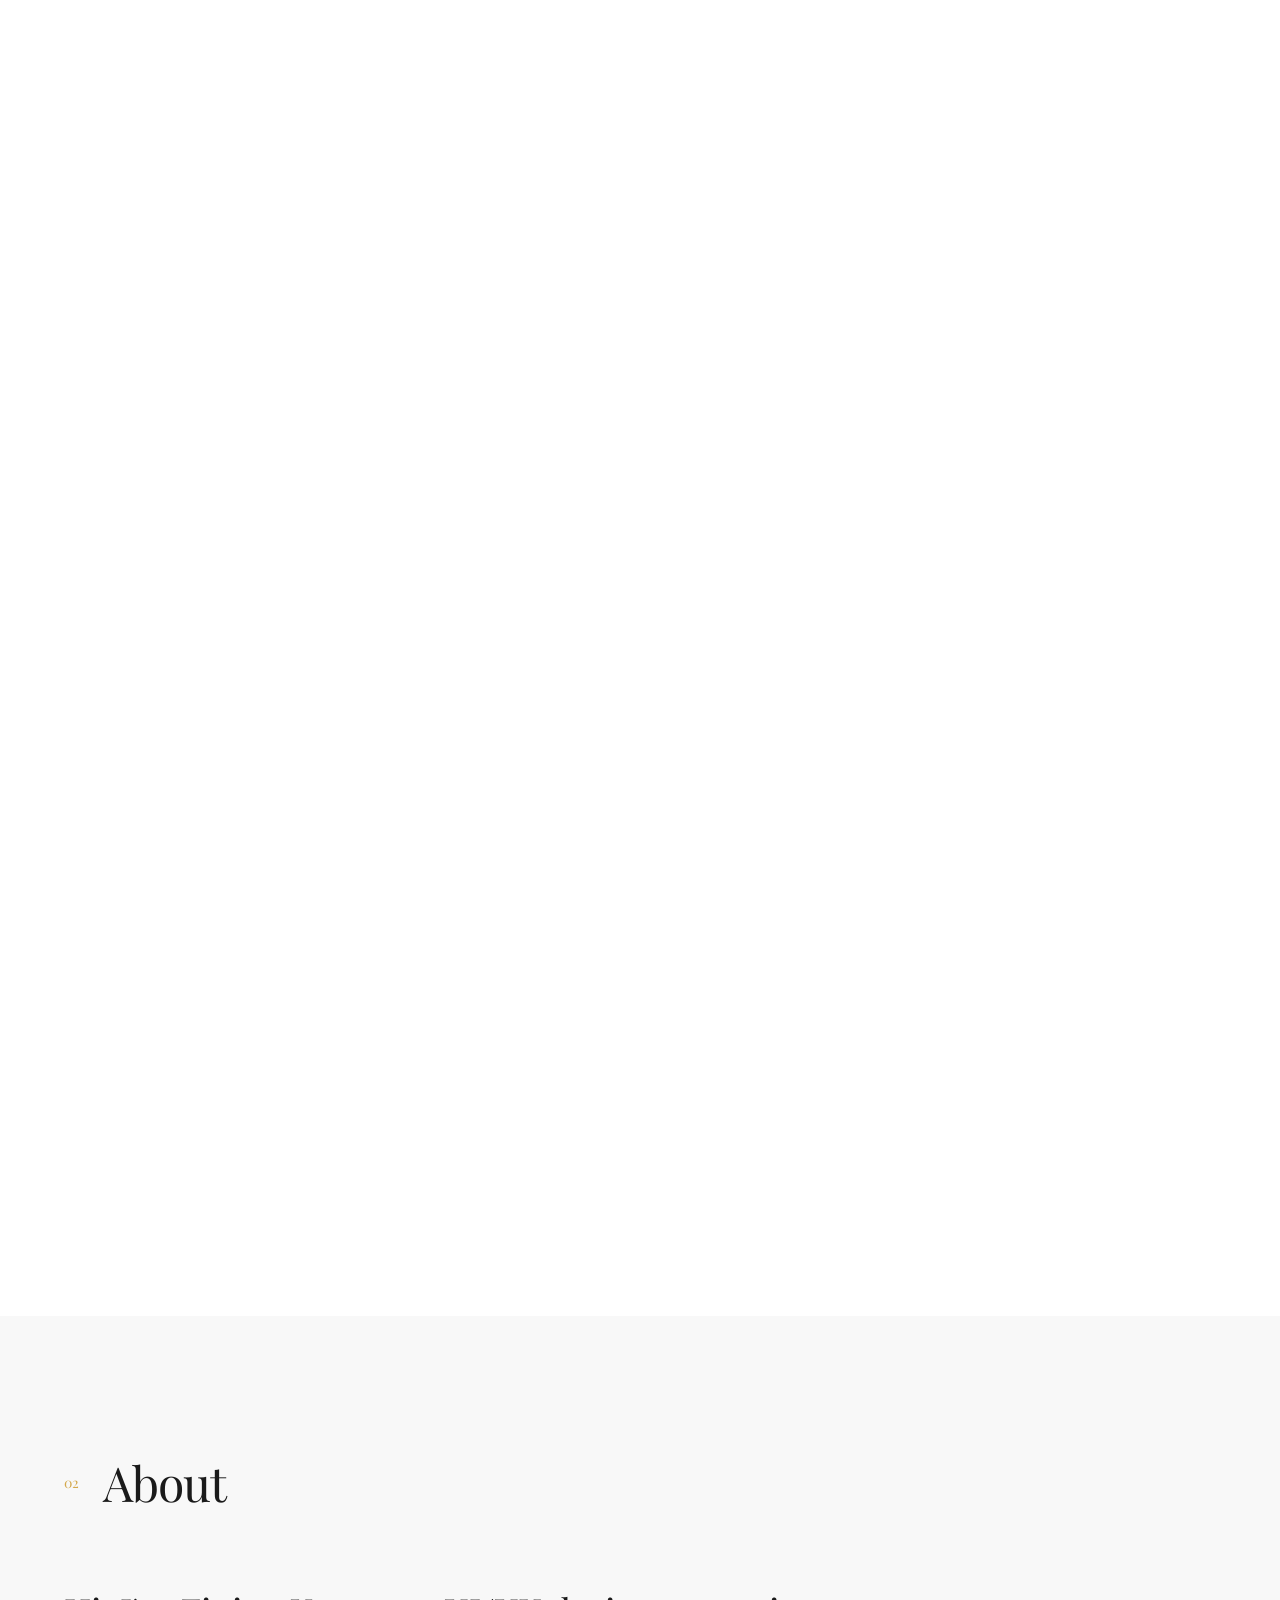
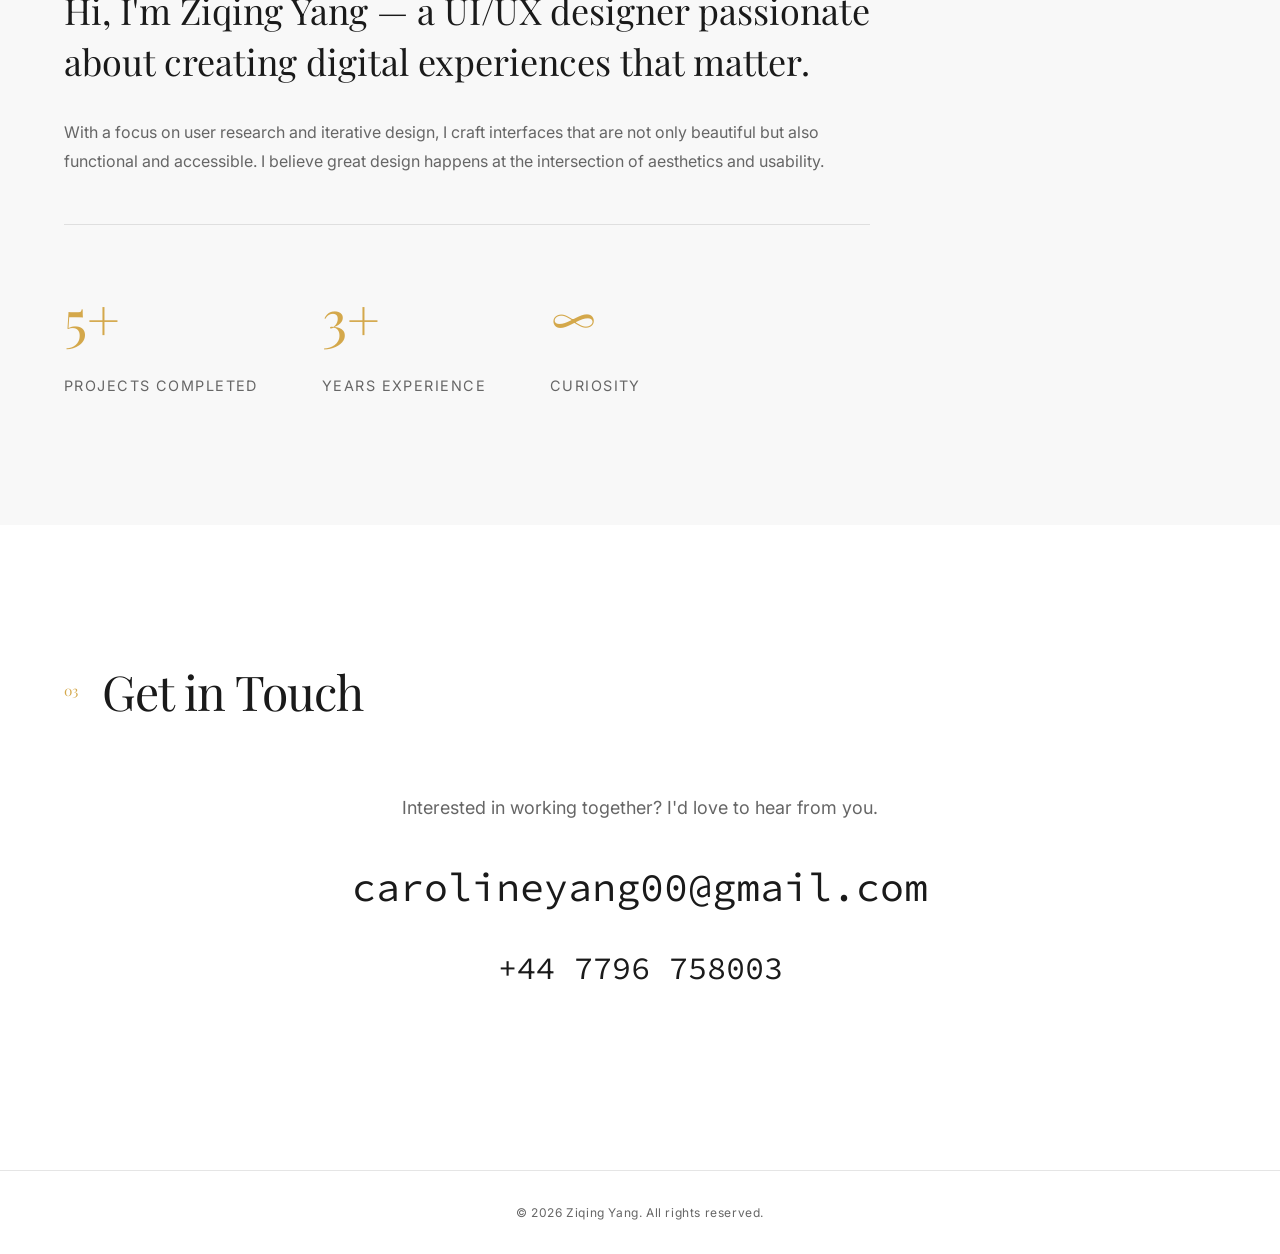
==== commit 609b0fb4: "feat:提交修改" ====
--- a/docs/index.html
+++ b/docs/index.html
@@ -11,7 +11,7 @@
     <link rel="preconnect" href="https://fonts.gstatic.com" crossorigin>
 
     <!-- Preload critical above-the-fold images with high priority (WebP format) -->
-    <link rel="preload" href="images/project-1.webp" as="image" fetchpriority="high" type="image/webp">
+    <link rel="preload" href="images/house-cover.png" as="image" fetchpriority="high" type="image/png">
 
     <!-- Prefetch below-the-fold images for faster subsequent navigation -->
     <link rel="prefetch" href="images/project-2.webp" as="image" type="image/webp">
@@ -64,8 +64,7 @@
                 <article class="project-card" data-project="1">
                     <div class="project-image">
                         <picture>
-                            <source srcset="images/project-1.webp" type="image/webp">
-                            <img src="images/project-1.jpg" alt="Glasgow Housing Crisis Service System" loading="lazy" width="800" height="600" decoding="async">
+                            <img src="images/house-cover.png" alt="Glasgow Housing Crisis Service System" loading="lazy" width="800" height="600" decoding="async">
                         </picture>
                         <div class="project-overlay">
                             <span class="view-project">View Project</span>
@@ -241,7 +240,7 @@
     </main>
 
     <footer class="footer">
-        <p>&copy; 2024 Ziqing Yang. All rights reserved.</p>
+        <p>&copy; 2026 Ziqing Yang. All rights reserved.</p>
     </footer>
 
     <script src="js/main.js"></script>
--- a/docs/css/style.css
+++ b/docs/css/style.css
@@ -136,7 +136,7 @@
 
 .logo {
     font-family: var(--font-display);
-    font-size: 1.5rem;
+    font-size: 3rem;
     font-weight: 500;
     letter-spacing: -0.02em;
     transition: opacity 0.3s var(--transition-smooth);
@@ -154,7 +154,7 @@
 }
 
 .nav-links a {
-    font-size: 0.875rem;
+    font-size: 1.5rem;
     font-weight: 500;
     letter-spacing: 0.05em;
     text-transform: uppercase;
@@ -752,4 +752,4 @@
     .detail-number {
         font-size: 2.5rem;
     }
-}+}
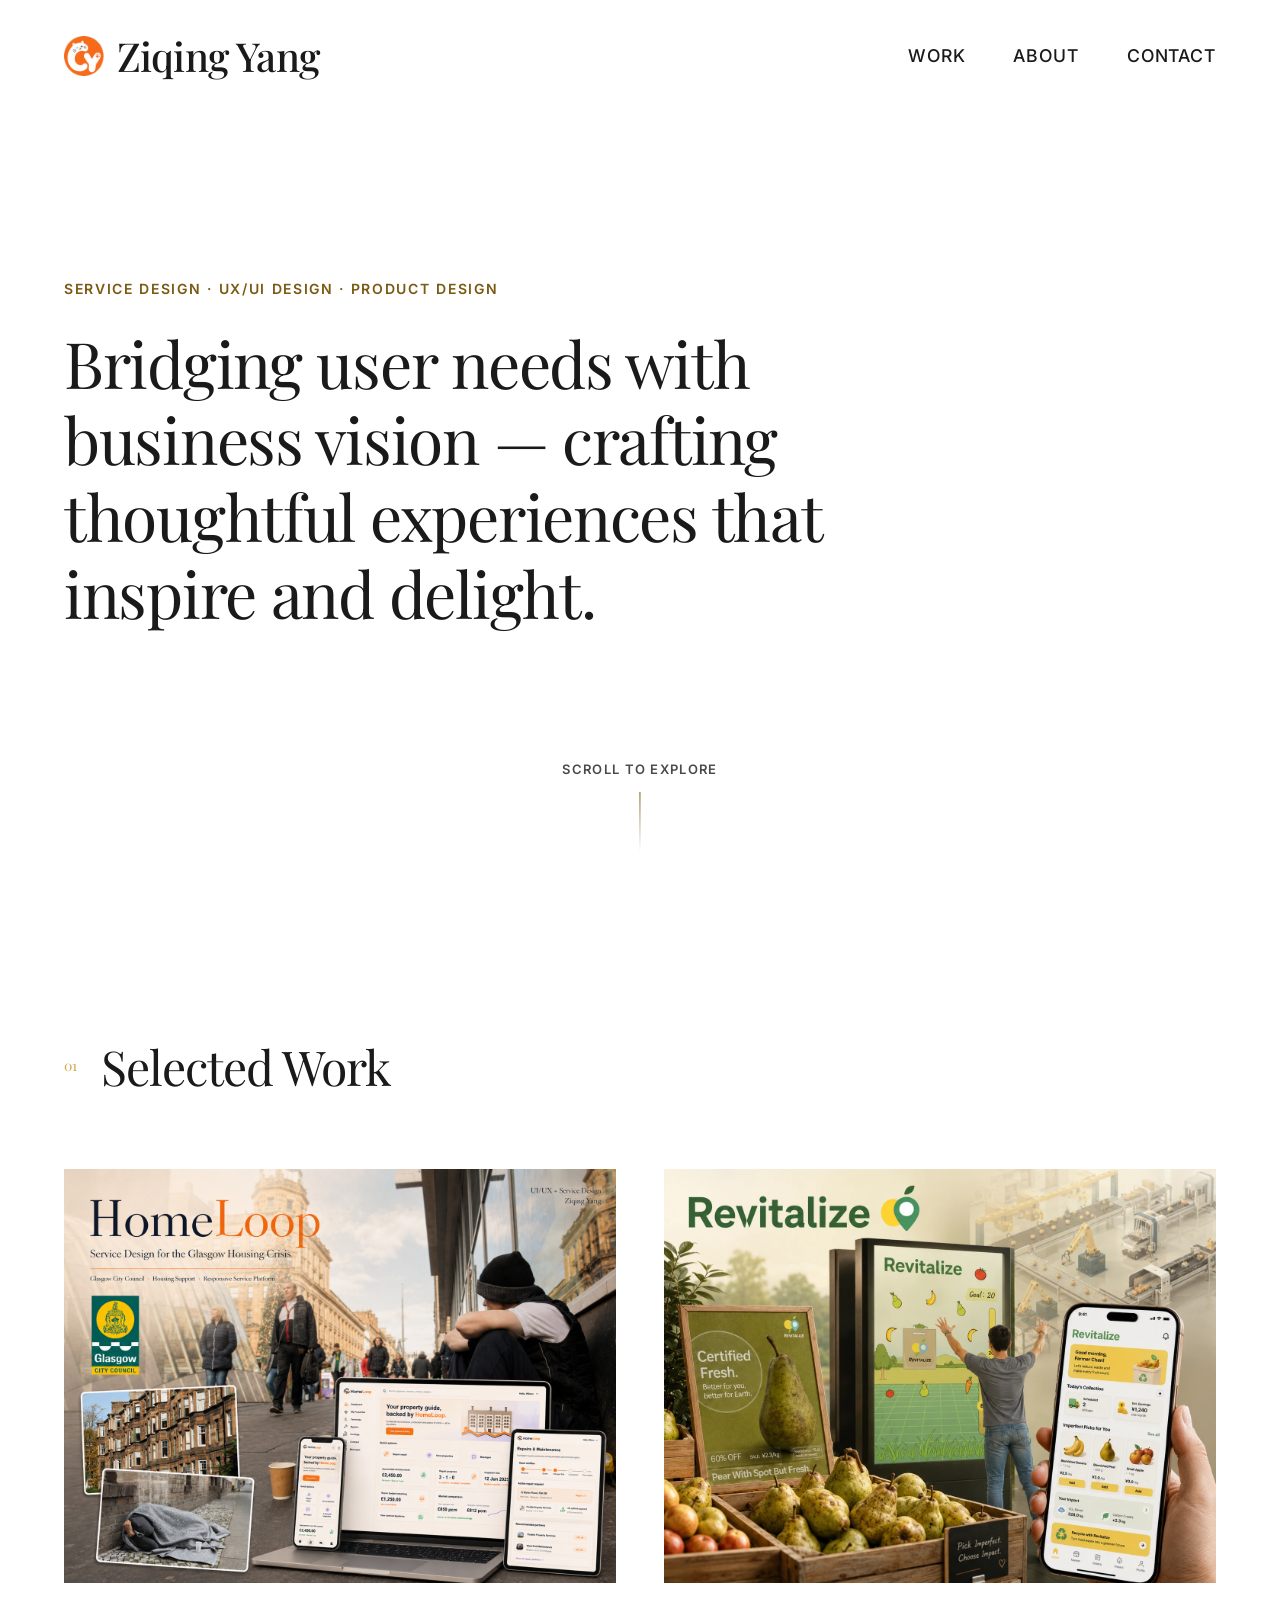
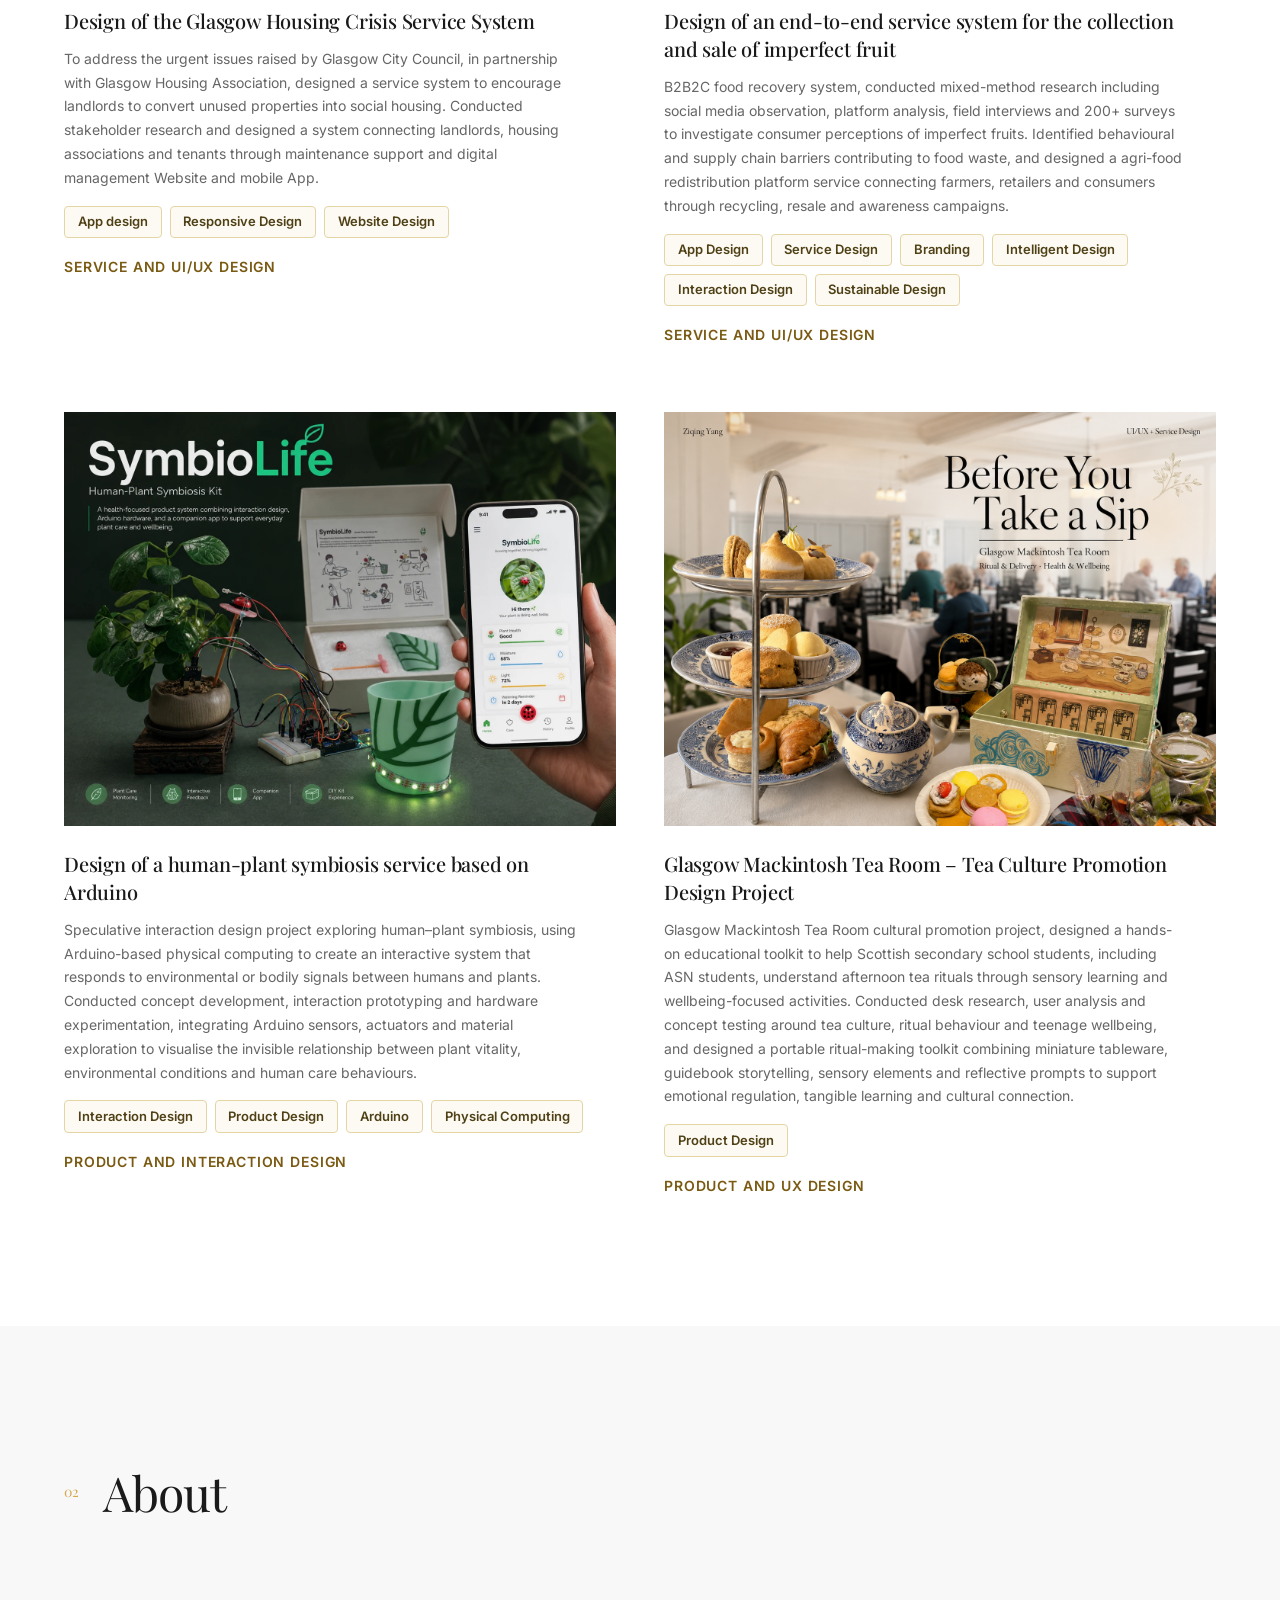
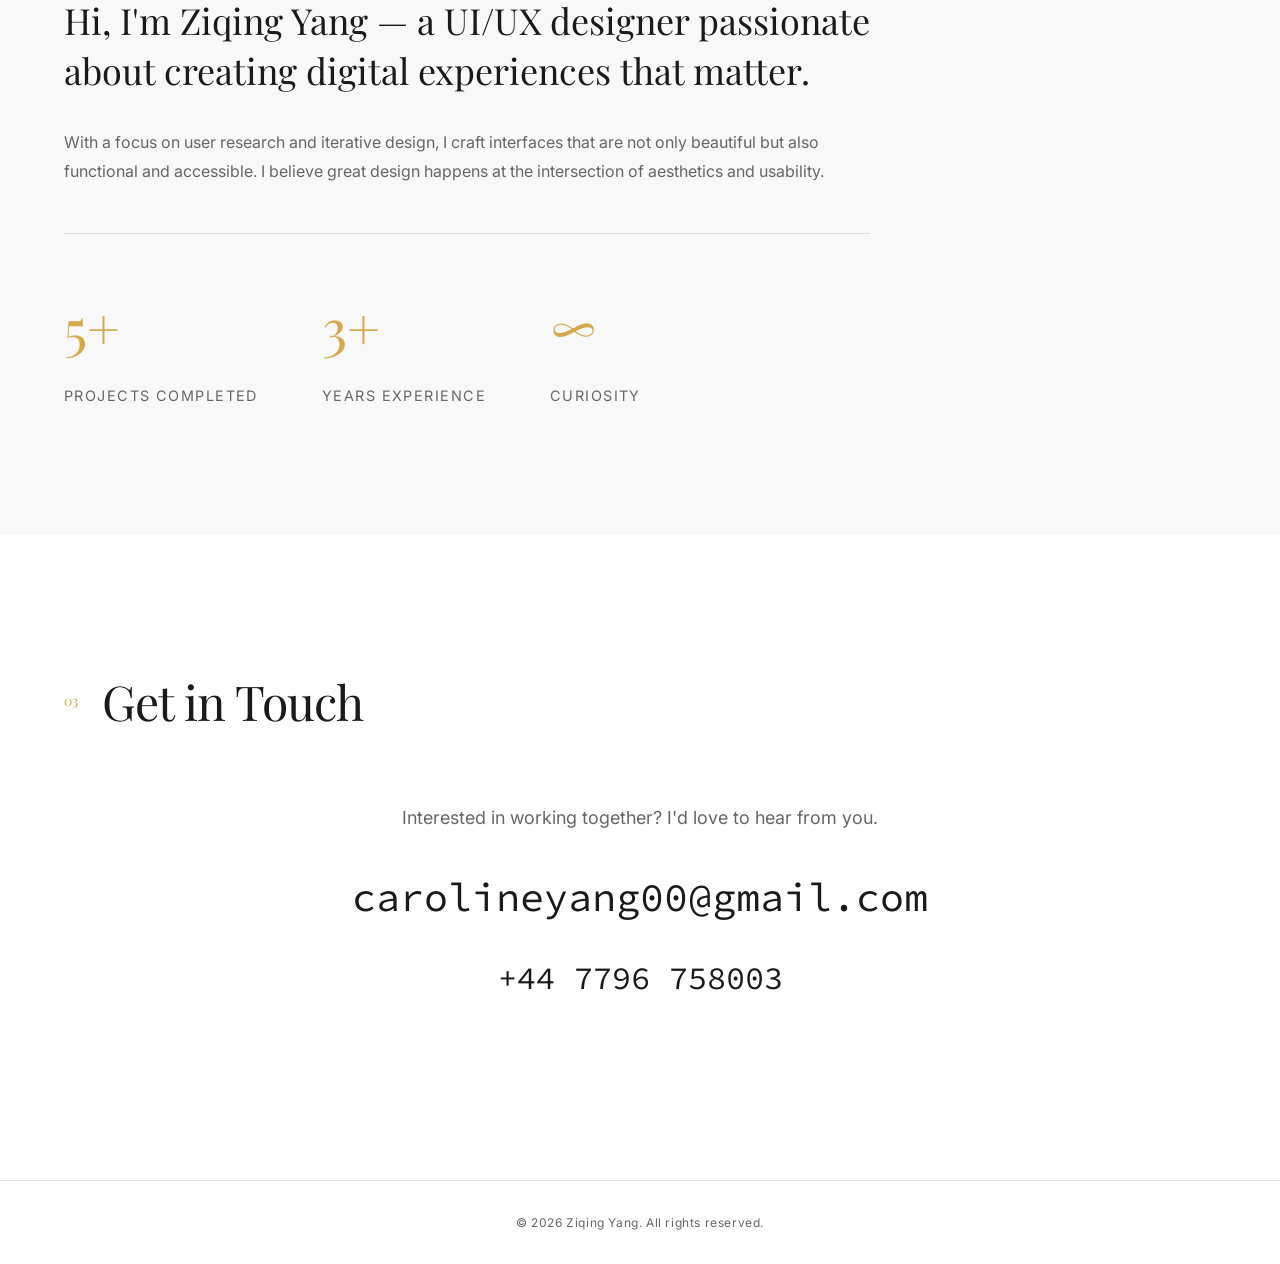
==== commit 6793239e: "Upload Project" ====
--- a/docs/index.html
+++ b/docs/index.html
@@ -5,6 +5,8 @@
     <meta name="viewport" content="width=device-width, initial-scale=1.0">
     <title>Ziqing Yang | Service Design · UX/UI Design · Product Design</title>
     <meta name="description" content="Service Design · UX/UI Design · Product Design - Creating meaningful digital experiences through thoughtful design">
+    <link rel="icon" type="image/png" href="images/favicon.png">
+    <link rel="apple-touch-icon" href="images/apple-touch-icon.png">
 
     <!-- Preconnect to external domains -->
     <link rel="preconnect" href="https://fonts.googleapis.com">
@@ -29,7 +31,10 @@
 <body>
     <header class="header">
         <nav class="nav">
-            <a href="#" class="logo">Ziqing Yang</a>
+            <a href="#" class="logo">
+                <img src="images/site-icon.png" alt="" class="logo-icon" aria-hidden="true">
+                <span>Ziqing Yang</span>
+            </a>
             <ul class="nav-links">
                 <li><a href="#work">Work</a></li>
                 <li><a href="#about">About</a></li>
--- a/docs/css/style.css
+++ b/docs/css/style.css
@@ -5,8 +5,11 @@
     --color-text: #1a1a1a;
     --color-text-secondary: #666666;
     --color-accent: #d4a84b;
+    --color-accent-accessible: #7a5a12;
     --color-accent-light: #e8c47c;
     --color-tag-bg: #FCFAF3;
+    --color-tag-text: #4f4015;
+    --color-tag-border: #e4d5a4;
     --color-border: rgba(0, 0, 0, 0.1);
     --color-overlay: rgba(255, 255, 255, 0.85);
     --font-primary: 'Inter', -apple-system, BlinkMacSystemFont, sans-serif;
@@ -135,13 +138,23 @@
 }
 
 .logo {
+    display: inline-flex;
+    align-items: center;
+    gap: 0.8rem;
     font-family: var(--font-display);
-    font-size: 3rem;
+    font-size: 2.5rem;
     font-weight: 500;
     letter-spacing: -0.02em;
     transition: opacity 0.3s var(--transition-smooth);
 }
 
+.logo-icon {
+    width: 2.5rem;
+    height: 2.5rem;
+    flex: 0 0 auto;
+    object-fit: contain;
+}
+
 .logo:hover {
     opacity: 0.7;
 }
@@ -154,7 +167,7 @@
 }
 
 .nav-links a {
-    font-size: 1.5rem;
+    font-size: 1.1rem;
     font-weight: 500;
     letter-spacing: 0.05em;
     text-transform: uppercase;
@@ -227,11 +240,11 @@
 
 .hero-subtitle {
     display: inline-block;
-    font-size: 0.75rem;
-    font-weight: 500;
-    letter-spacing: 0.2em;
+    font-size: 0.875rem;
+    font-weight: 600;
+    letter-spacing: 0.12em;
     text-transform: uppercase;
-    color: var(--color-accent);
+    color: var(--color-accent-accessible);
     margin-bottom: 1.5rem;
     opacity: 0;
     transform: translateY(20px);
@@ -275,16 +288,17 @@
 }
 
 .scroll-indicator span {
-    font-size: 0.625rem;
-    letter-spacing: 0.15em;
+    font-size: 0.8125rem;
+    font-weight: 600;
+    letter-spacing: 0.1em;
     text-transform: uppercase;
-    color: var(--color-text-secondary);
+    color: #4a4a4a;
 }
 
 .scroll-line {
     width: 1px;
     height: 60px;
-    background: linear-gradient(to bottom, var(--color-accent), transparent);
+    background: linear-gradient(to bottom, var(--color-accent-accessible), transparent);
     animation: scrollPulse 2s ease-in-out infinite;
 }
 
@@ -444,12 +458,14 @@
 }
 
 .project-tag {
-    font-size: 0.7rem;
-    font-weight: 500;
-    padding: 0.35rem 0.75rem;
+    font-size: 0.8125rem;
+    font-weight: 600;
+    line-height: 1.35;
+    padding: 0.4rem 0.8rem;
     background-color: var(--color-tag-bg);
+    border: 1px solid var(--color-tag-border);
     border-radius: 4px;
-    color: #5a4a1a;
+    color: var(--color-tag-text);
     transition: all 0.3s var(--transition-smooth);
 }
 
@@ -458,11 +474,12 @@
 }
 
 .project-category {
-    font-size: 0.75rem;
-    font-weight: 500;
-    letter-spacing: 0.1em;
+    font-size: 0.875rem;
+    font-weight: 600;
+    letter-spacing: 0.06em;
+    line-height: 1.45;
     text-transform: uppercase;
-    color: var(--color-accent);
+    color: var(--color-accent-accessible);
 }
 
 .about-section {
@@ -673,6 +690,15 @@
         gap: 1.5rem;
     }
 
+    .logo {
+        gap: 0.55rem;
+    }
+
+    .logo-icon {
+        width: 2.5rem;
+        height: 2.5rem;
+    }
+
     .nav-links a {
         font-size: 0.75rem;
     }
@@ -735,6 +761,10 @@
         flex-wrap: wrap;
     }
 
+    .copy-hint {
+        display: none;
+    }
+
     .footer {
         padding: 1.5rem;
     }
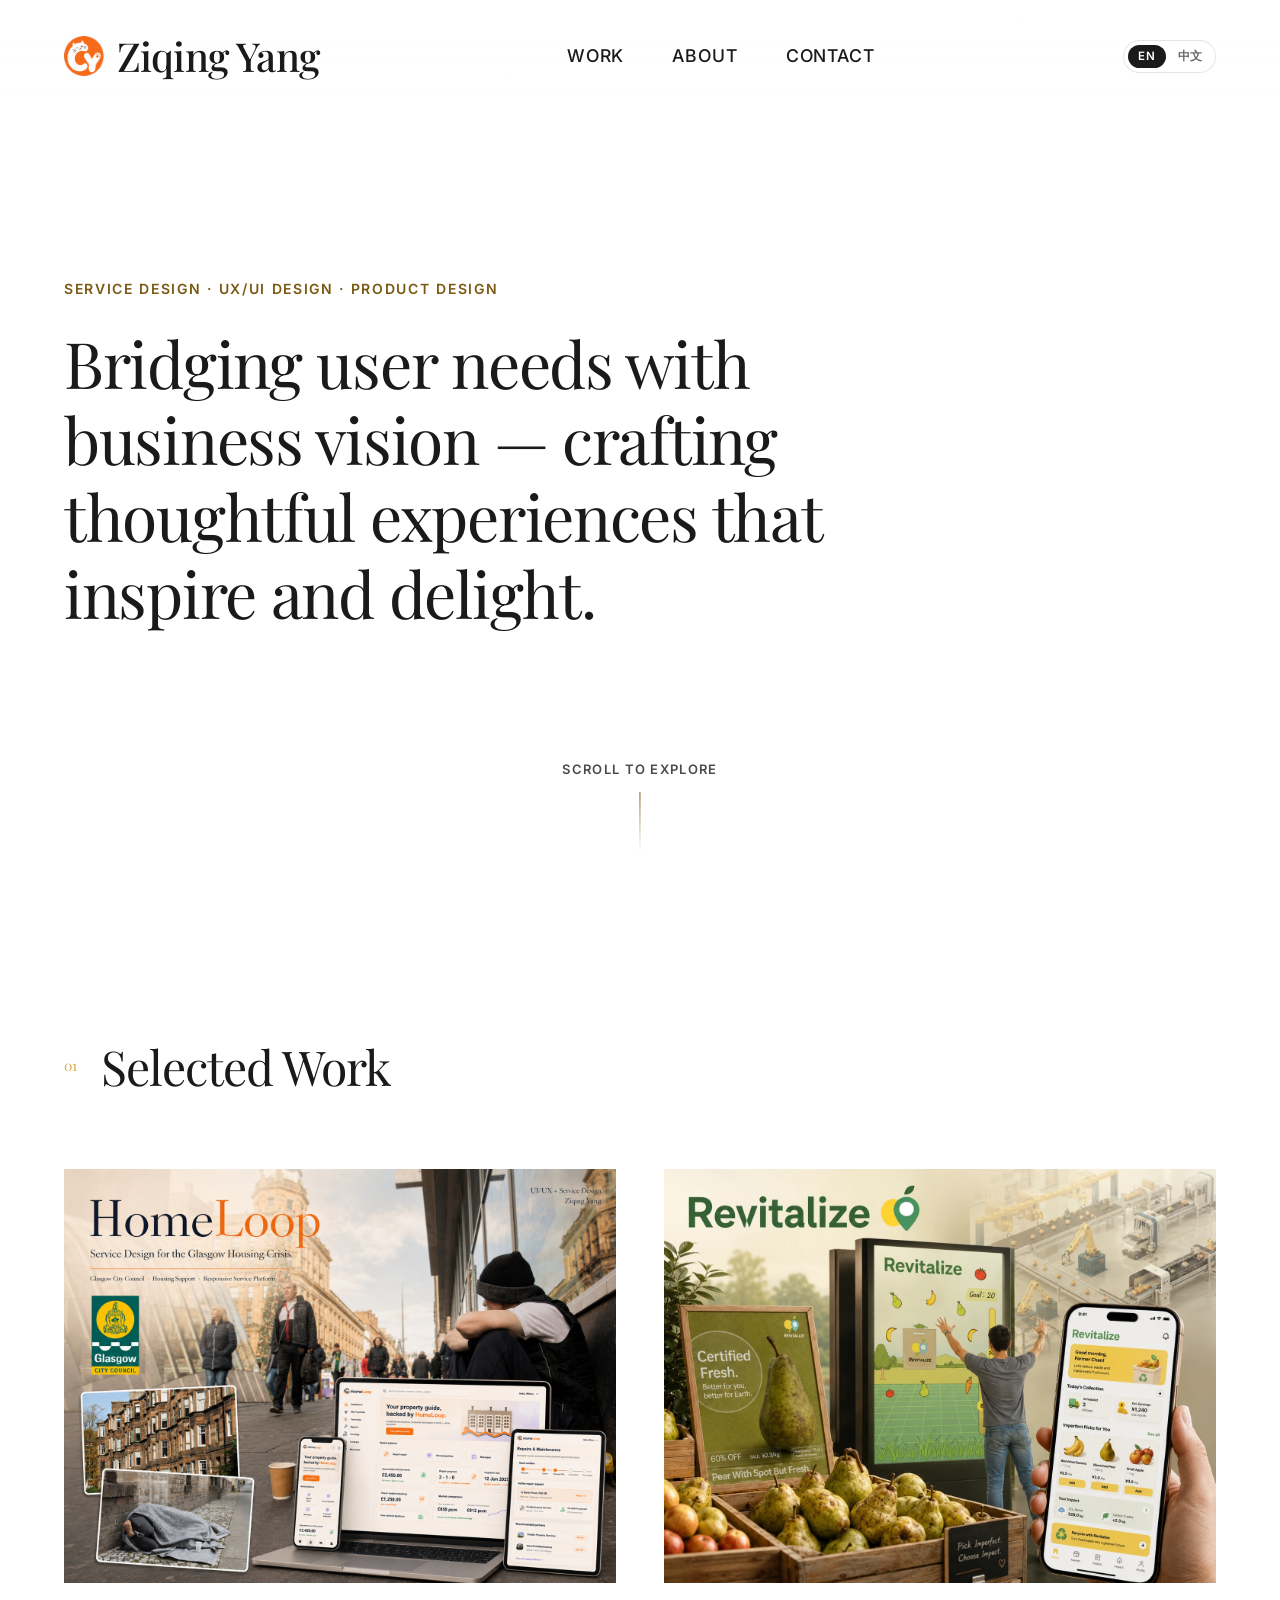
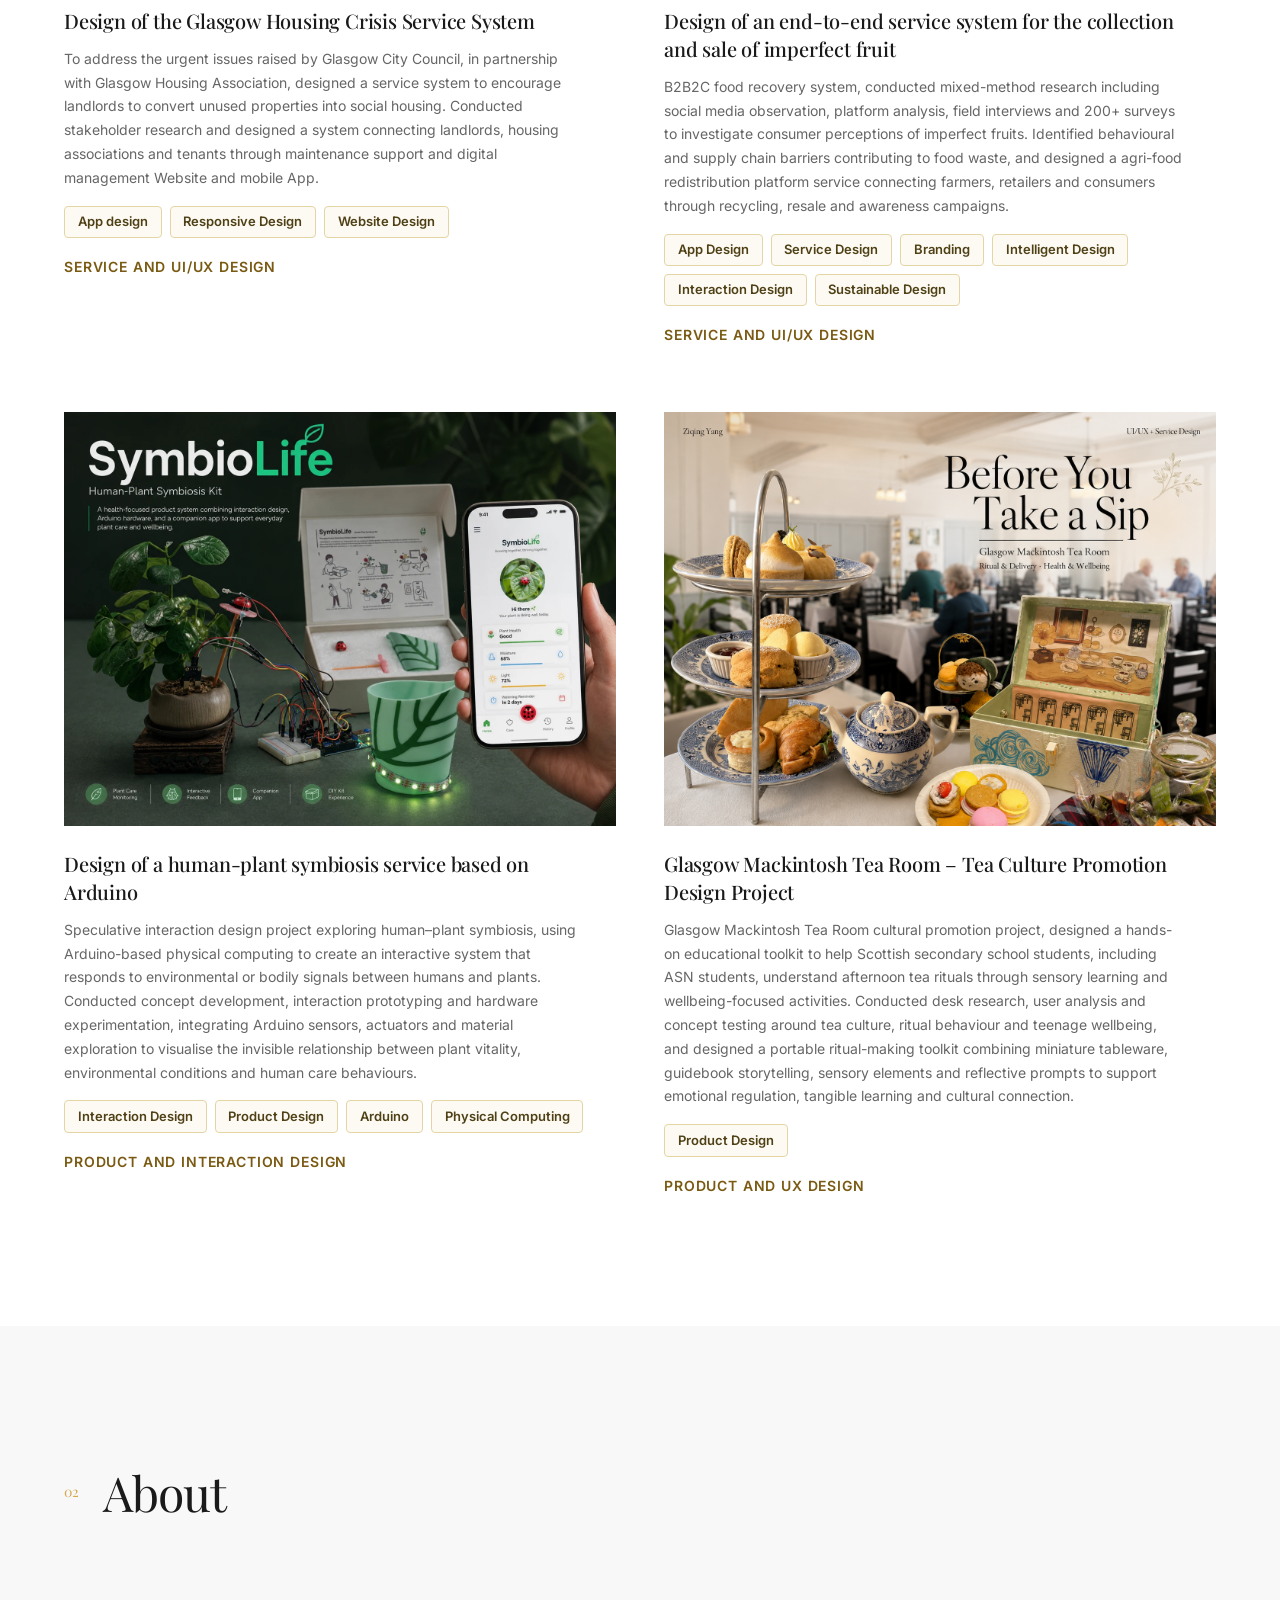
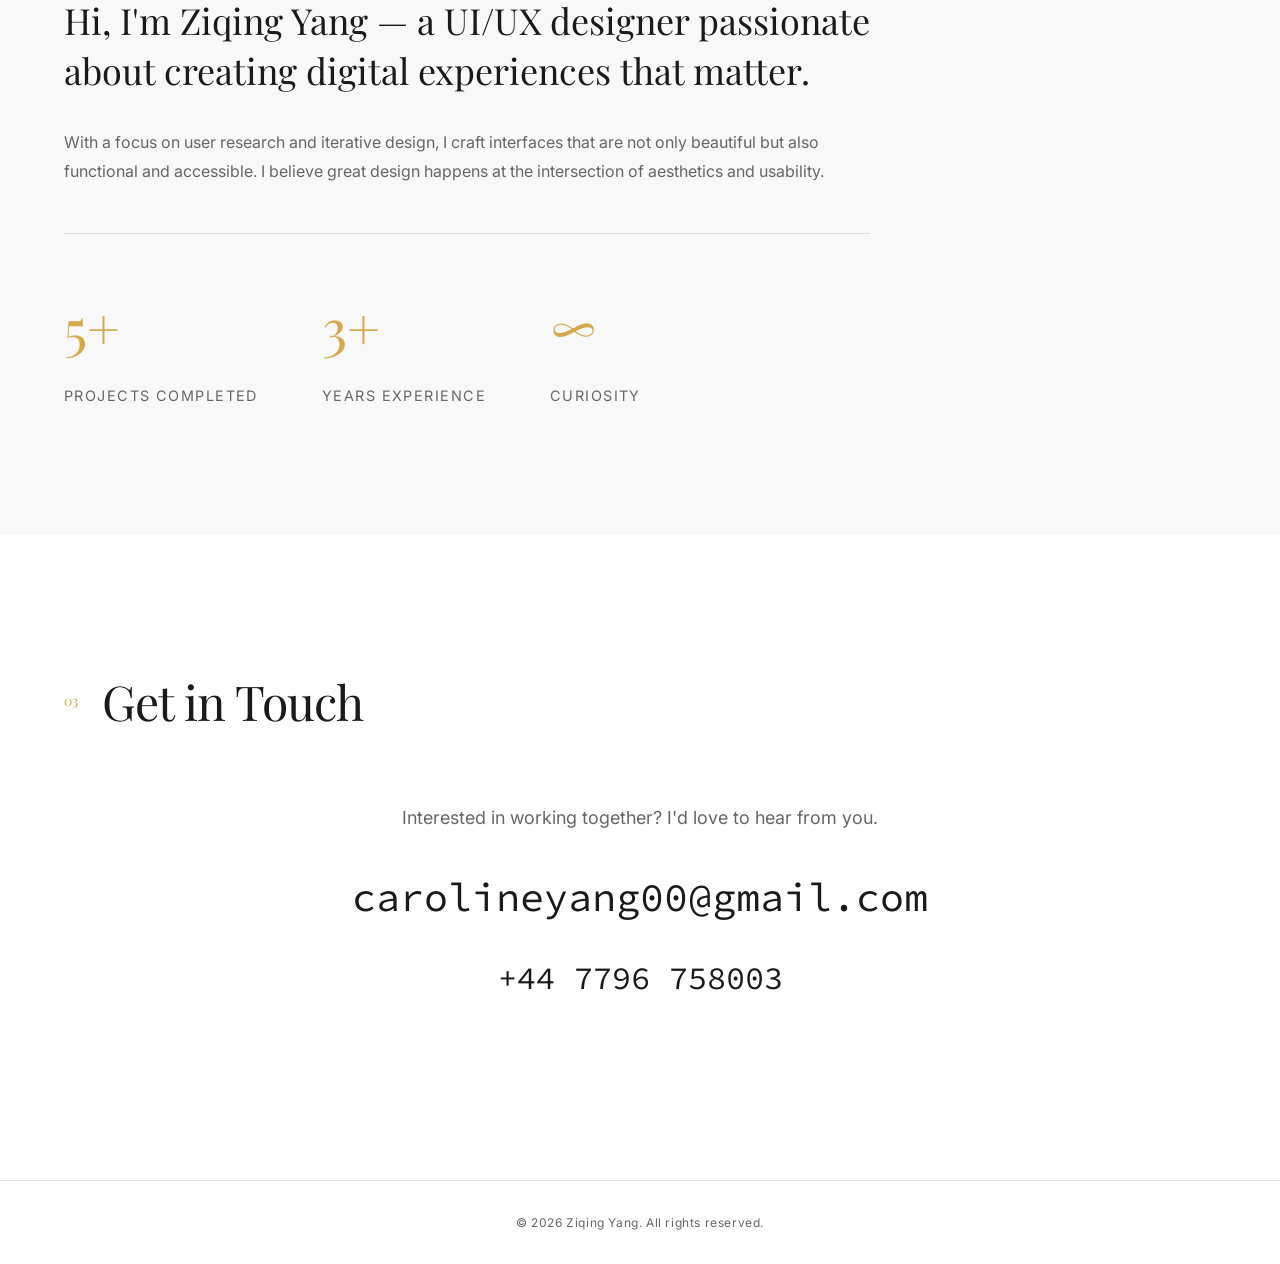
==== commit 522ce955: "Add bilingual language switcher" ====
--- a/docs/index.html
+++ b/docs/index.html
@@ -249,5 +249,6 @@
     </footer>
 
     <script src="js/main.js"></script>
+    <script src="js/i18n.js"></script>
 </body>
 </html>
